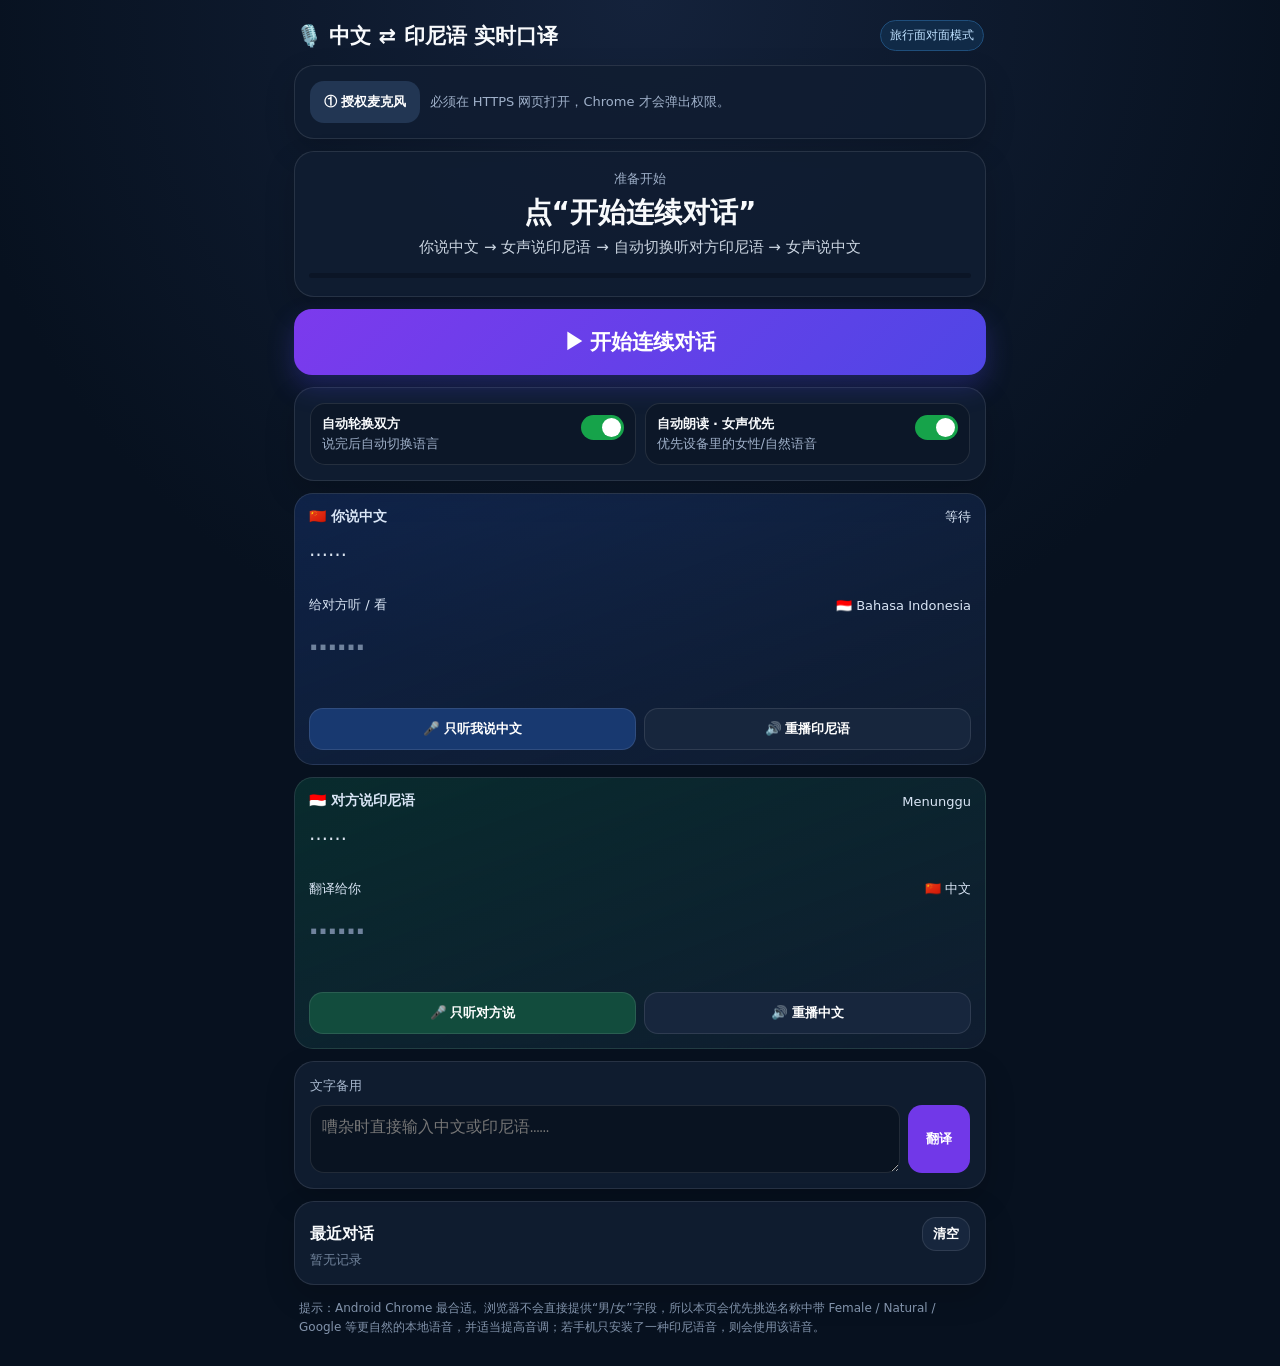
==== index.html @ f16b7b27 "Add mobile Chinese-Indonesian live interpreter" ====
<!DOCTYPE html>
<html lang="zh-CN">
<head>
<meta charset="utf-8">
<meta name="viewport" content="width=device-width,initial-scale=1,viewport-fit=cover">
<meta name="theme-color" content="#07111f">
<title>中印尼实时口译</title>
<style>
:root{--bg:#07111f;--card:#101d31;--card2:#15243b;--line:rgba(255,255,255,.10);--text:#f8fafc;--muted:#9fb0c9;--blue:#2f6df6;--green:#10a36f;--red:#dc3545;--gold:#f7b731}
*{box-sizing:border-box}
body{margin:0;background:radial-gradient(circle at top,#14223b 0,#07111f 46%);color:var(--text);font-family:system-ui,-apple-system,BlinkMacSystemFont,"Segoe UI","PingFang SC","Microsoft YaHei",sans-serif;min-height:100vh}
.app{max-width:720px;margin:0 auto;padding:14px 14px calc(28px + env(safe-area-inset-bottom))}
header{display:flex;justify-content:space-between;align-items:center;gap:10px;margin:6px 2px 14px}
h1{font-size:21px;margin:0}.badge{font-size:12px;padding:6px 9px;border-radius:999px;background:#102a47;color:#bfe1ff;border:1px solid #1f4e7b}
.card{background:rgba(16,29,49,.94);border:1px solid var(--line);border-radius:20px;padding:15px;margin-bottom:12px;box-shadow:0 12px 30px rgba(0,0,0,.18)}
.state{text-align:center;padding:18px 14px}
.state .who{font-size:13px;color:var(--muted);margin-bottom:7px}
.state .main{font-size:28px;font-weight:900;line-height:1.25}
.state .sub{font-size:15px;color:#cbd5e1;margin-top:8px}
.meter{height:5px;background:#0b1526;border-radius:10px;overflow:hidden;margin-top:16px}.meter>i{display:block;height:100%;width:0;background:linear-gradient(90deg,#22c55e,#60a5fa);transition:width .12s}
.primary{width:100%;min-height:66px;border:0;border-radius:18px;color:white;font-size:21px;font-weight:900;background:linear-gradient(135deg,#7c3aed,#4f46e5);box-shadow:0 12px 26px rgba(79,70,229,.28)}
.primary.stop{background:linear-gradient(135deg,#be123c,#ef4444)}
.permission{display:flex;gap:10px;align-items:center}.permission button{border:0;border-radius:14px;background:#223653;color:#fff;padding:12px 14px;font-weight:800}.permission span{font-size:13px;color:var(--muted)}
.options{display:grid;grid-template-columns:1fr 1fr;gap:9px}.option{background:#0c1728;border:1px solid var(--line);border-radius:15px;padding:11px}.option b{display:block;font-size:13px}.option small{color:var(--muted)}
.switch{float:right;width:43px;height:25px;border-radius:20px;background:#334155;position:relative}.switch:after{content:"";position:absolute;width:19px;height:19px;border-radius:50%;top:3px;left:3px;background:#fff;transition:.2s}.switch.on{background:#16a34a}.switch.on:after{left:21px}
.dual{display:grid;gap:12px}.panel{border-radius:19px;padding:14px;border:1px solid var(--line)}.panel.zh{background:linear-gradient(160deg,rgba(47,109,246,.18),rgba(16,29,49,.96))}.panel.id{background:linear-gradient(160deg,rgba(16,163,111,.18),rgba(16,29,49,.96))}
.panel .title{display:flex;justify-content:space-between;align-items:center;color:#d9e5f5;font-size:13px}.lang{font-weight:900;font-size:14px}.live{min-height:50px;font-size:19px;line-height:1.45;color:#dbe4f0;margin:10px 0}.translation{min-height:75px;font-size:28px;line-height:1.38;font-weight:900;margin:8px 0 4px}.translation.placeholder{color:#70839d}
.actions{display:grid;grid-template-columns:1fr 1fr;gap:8px;margin-top:11px}.btn{border:1px solid var(--line);border-radius:14px;background:#17263d;color:white;padding:11px 8px;font-weight:800}.btn.blue{background:#183970}.btn.green{background:#124c3d}
.manual{display:grid;grid-template-columns:1fr auto;gap:8px;margin-top:10px}textarea{width:100%;min-height:68px;background:#091321;border:1px solid var(--line);border-radius:14px;color:white;padding:11px;font-size:16px;resize:vertical}.manual button{border:0;border-radius:14px;background:#7138e8;color:white;padding:0 18px;font-weight:900}
.history-item{padding:10px 0;border-top:1px solid var(--line)}.history-item:first-child{border-top:0}.history-item .src{font-size:13px;color:#aebcd0}.history-item .dst{font-size:17px;font-weight:800;margin-top:4px}.empty{color:#71839b;font-size:13px}
.footer-note{font-size:12px;color:#8293ab;line-height:1.55;padding:2px 5px}
.toast{position:fixed;left:50%;bottom:22px;transform:translateX(-50%);background:#0b1320;color:white;border:1px solid var(--line);border-radius:12px;padding:10px 14px;opacity:0;pointer-events:none;transition:.2s;z-index:10}.toast.show{opacity:1}
@media(max-width:430px){.state .main{font-size:25px}.translation{font-size:25px}.options{grid-template-columns:1fr}}
</style>
</head>
<body>
<div class="app">
<header><h1>🎙️ 中文 ⇄ 印尼语 实时口译</h1><span class="badge">旅行面对面模式</span></header>

<div class="card permission">
  <button id="permissionBtn">① 授权麦克风</button>
  <span id="permissionText">必须在 HTTPS 网页打开，Chrome 才会弹出权限。</span>
</div>

<div class="card state">
  <div class="who" id="who">准备开始</div>
  <div class="main" id="stateMain">点“开始连续对话”</div>
  <div class="sub" id="stateSub">你说中文 → 女声说印尼语 → 自动切换听对方印尼语 → 女声说中文</div>
  <div class="meter"><i id="meterBar"></i></div>
</div>

<button id="startBtn" class="primary">▶ 开始连续对话</button>

<div class="card" style="margin-top:12px">
  <div class="options">
    <div class="option" id="autoOption"><span class="switch on" id="autoSwitch"></span><b>自动轮换双方</b><small>说完后自动切换语言</small></div>
    <div class="option" id="voiceOption"><span class="switch on" id="voiceSwitch"></span><b>自动朗读 · 女声优先</b><small>优先设备里的女性/自然语音</small></div>
  </div>
</div>

<div class="dual">
  <div class="panel zh">
    <div class="title"><span class="lang">🇨🇳 你说中文</span><span id="zhStatus">等待</span></div>
    <div class="live" id="zhLive">……</div>
    <div class="title"><span>给对方听 / 看</span><span>🇮🇩 Bahasa Indonesia</span></div>
    <div class="translation placeholder" id="idOut">……</div>
    <div class="actions">
      <button class="btn blue" id="zhListenBtn">🎤 只听我说中文</button>
      <button class="btn" id="idReplayBtn">🔊 重播印尼语</button>
    </div>
  </div>

  <div class="panel id">
    <div class="title"><span class="lang">🇮🇩 对方说印尼语</span><span id="idStatus">Menunggu</span></div>
    <div class="live" id="idLive">……</div>
    <div class="title"><span>翻译给你</span><span>🇨🇳 中文</span></div>
    <div class="translation placeholder" id="zhOut">……</div>
    <div class="actions">
      <button class="btn green" id="idListenBtn">🎤 只听对方说</button>
      <button class="btn" id="zhReplayBtn">🔊 重播中文</button>
    </div>
  </div>
</div>

<div class="card" style="margin-top:12px">
  <div style="font-size:13px;color:#a9b9cf">文字备用</div>
  <div class="manual">
    <textarea id="manual" placeholder="嘈杂时直接输入中文或印尼语……"></textarea>
    <button id="manualBtn">翻译</button>
  </div>
</div>

<div class="card">
  <div style="display:flex;justify-content:space-between;align-items:center"><b>最近对话</b><button class="btn" id="clearBtn" style="padding:7px 10px">清空</button></div>
  <div id="history"><div class="empty">暂无记录</div></div>
</div>

<div class="footer-note">
  提示：Android Chrome 最合适。浏览器不会直接提供“男/女”字段，所以本页会优先挑选名称中带 Female / Natural / Google 等更自然的本地语音，并适当提高音调；若手机只安装了一种印尼语音，则会使用该语音。
</div>
</div>
<div class="toast" id="toast"></div>

<script>
(()=>{
const SR=window.SpeechRecognition||window.webkitSpeechRecognition;
const synth=window.speechSynthesis;
const $=id=>document.getElementById(id);
let rec=null, listening=false, activeLang=null, conversation=false, autoSwitch=true, autoVoice=true;
let restartWanted=false, speaking=false, lastId='', lastZh='', history=[];
let meterTimer=null, fakeLevel=0, manualDir='zh-id';

function toast(t){$('toast').textContent=t;$('toast').classList.add('show');setTimeout(()=>$('toast').classList.remove('show'),1700)}
function state(main,sub,who){$('stateMain').textContent=main;if(sub)$('stateSub').textContent=sub;if(who)$('who').textContent=who}
function setActive(lang){
 activeLang=lang;
 $('zhStatus').textContent=lang==='zh-CN'?'正在听':'等待';
 $('idStatus').textContent=lang==='id-ID'?'Sedang mendengar':'Menunggu';
 if(lang==='zh-CN') state('现在请你说中文','你说完一个短句后，我会立即用印尼语女声说出来','你的回合');
 if(lang==='id-ID') state('Sekarang silakan bicara Bahasa Indonesia','请让对方直接说印尼语','对方的回合');
}
function startMeter(){clearInterval(meterTimer);meterTimer=setInterval(()=>{fakeLevel=Math.max(8,Math.min(95,fakeLevel+(Math.random()-.45)*35));$('meterBar').style.width=fakeLevel+'%'},160)}
function stopMeter(){clearInterval(meterTimer);$('meterBar').style.width='0%'}

async function askMic(){
 if(!navigator.mediaDevices||!navigator.mediaDevices.getUserMedia){$('permissionText').textContent='当前页面不是安全网页或浏览器不支持麦克风。';toast('请用 Chrome 打开 HTTPS 地址');return false}
 try{
   const s=await navigator.mediaDevices.getUserMedia({audio:true});
   s.getTracks().forEach(t=>t.stop());
   $('permissionText').textContent='✅ 麦克风已授权，可以开始实时口译。';
   toast('麦克风已授权');
   return true;
 }catch(e){
   $('permissionText').textContent='❌ 麦克风被拒绝。请点地址栏左侧图标 → 权限 → 麦克风 → 允许。';
   return false;
 }
}

function chooseVoice(lang){
 const voices=synth?synth.getVoices():[];
 const base=lang==='id-ID'?'id':'zh';
 const matches=voices.filter(v=>(v.lang||'').toLowerCase().startsWith(base));
 const preferred=matches.find(v=>/female|woman|natural|wavenet|google|siti|dew/i.test(v.name));
 return preferred||matches[0]||null;
}
function speak(text,lang,next){
 if(!autoVoice||!synth||!text){next&&next();return}
 speaking=true;
 restartWanted=false;
 if(rec){try{rec.abort()}catch(e){}}
 synth.cancel();
 const u=new SpeechSynthesisUtterance(text);
 u.lang=lang;
 const v=chooseVoice(lang); if(v)u.voice=v;
 u.rate=lang==='id-ID'?1.00:.98;
 u.pitch=1.12;
 u.onend=()=>{speaking=false;setTimeout(()=>next&&next(),220)};
 u.onerror=()=>{speaking=false;setTimeout(()=>next&&next(),220)};
 synth.speak(u);
}

async function translate(text,from,to){
 const q=text.trim(); if(!q)return '';
 const sl=from==='zh-CN'?'zh-CN':'id';
 const tl=to==='zh-CN'?'zh-CN':'id';
 const google='https://translate.googleapis.com/translate_a/single?client=gtx&dt=t&sl='+encodeURIComponent(sl)+'&tl='+encodeURIComponent(tl)+'&q='+encodeURIComponent(q);
 try{
  const r=await fetch(google); if(!r.ok)throw 0; const j=await r.json();
  const out=(j[0]||[]).map(x=>x&&x[0]||'').join('').trim(); if(out)return out;
 }catch(e){}
 try{
  const mm='https://api.mymemory.translated.net/get?q='+encodeURIComponent(q)+'&langpair='+encodeURIComponent(sl+'|'+tl);
  const r=await fetch(mm); const j=await r.json(); return (j.responseData&&j.responseData.translatedText)||'';
 }catch(e){return ''}
}
function addHistory(src,dst,dir){
 history.unshift({src,dst,dir,time:new Date().toLocaleTimeString([],{hour:'2-digit',minute:'2-digit'})});
 history=history.slice(0,20);
 $('history').innerHTML=history.map(h=>'<div class="history-item"><div class="src">'+escapeHtml(h.src)+' · '+h.time+'</div><div class="dst">'+escapeHtml(h.dst)+'</div></div>').join('');
}
function escapeHtml(s){return String(s).replace(/[&<>"']/g,c=>({'&':'&amp;','<':'&lt;','>':'&gt;','"':'&quot;',"'":'&#39;'}[c]))}

function stopRec(){
 listening=false; restartWanted=false; stopMeter();
 if(rec){try{rec.abort()}catch(e){} rec=null}
 $('zhStatus').textContent='等待';$('idStatus').textContent='Menunggu';
}
function stopAll(){
 conversation=false; stopRec(); if(synth)synth.cancel();
 $('startBtn').classList.remove('stop');$('startBtn').textContent='▶ 开始连续对话';
 state('已停止','点“开始连续对话”重新开始','');
}

async function listen(lang){
 if(!SR){state('浏览器不支持实时语音识别','请用 Android Chrome 打开 HTTPS 地址','');return}
 if(speaking)return;
 stopRec(); setActive(lang); startMeter();
 rec=new SR(); rec.lang=lang; rec.continuous=true; rec.interimResults=true; rec.maxAlternatives=1;
 listening=true; restartWanted=true;
 let finalText='';
 rec.onresult=async e=>{
   let interim='',finalChunk='';
   for(let i=e.resultIndex;i<e.results.length;i++){
     const t=e.results[i][0].transcript;
     if(e.results[i].isFinal)finalChunk+=t; else interim+=t;
   }
   if(lang==='zh-CN'){
     if(interim)$('zhLive').textContent=(finalText+interim).trim();
     if(finalChunk){
       finalText=(finalText+' '+finalChunk).trim(); $('zhLive').textContent=finalText;
       const out=await translate(finalChunk,'zh-CN','id-ID');
       if(!out){toast('翻译失败，请检查网络');return}
       lastId=out;$('idOut').textContent=out;$('idOut').classList.remove('placeholder');addHistory(finalChunk,out,'zh-id');
       restartWanted=false;
       speak(out,'id-ID',()=>{ if(conversation&&autoSwitch)listen('id-ID'); else if(conversation)listen('zh-CN') });
     }
   }else{
     if(interim)$('idLive').textContent=(finalText+interim).trim();
     if(finalChunk){
       finalText=(finalText+' '+finalChunk).trim(); $('idLive').textContent=finalText;
       const out=await translate(finalChunk,'id-ID','zh-CN');
       if(!out){toast('翻译失败，请检查网络');return}
       lastZh=out;$('zhOut').textContent=out;$('zhOut').classList.remove('placeholder');addHistory(finalChunk,out,'id-zh');
       restartWanted=false;
       speak(out,'zh-CN',()=>{ if(conversation&&autoSwitch)listen('zh-CN'); else if(conversation)listen('id-ID') });
     }
   }
 };
 rec.onerror=e=>{
   if(e.error==='not-allowed'){stopAll();$('permissionText').textContent='❌ 麦克风权限被拒绝，请在浏览器权限中改为允许。';return}
   if(e.error==='no-speech')return;
   toast('语音识别：'+e.error);
 };
 rec.onend=()=>{stopMeter();if(conversation&&restartWanted&&!speaking){setTimeout(()=>listen(lang),280)}};
 try{rec.start()}catch(e){toast('麦克风启动失败')}
}

$('permissionBtn').onclick=askMic;
$('startBtn').onclick=async()=>{
 if(conversation){stopAll();return}
 const ok=await askMic();if(!ok)return;
 conversation=true;$('startBtn').classList.add('stop');$('startBtn').textContent='■ 停止连续对话';
 listen('zh-CN');
};
$('zhListenBtn').onclick=async()=>{const ok=await askMic();if(!ok)return;conversation=false;listen('zh-CN')};
$('idListenBtn').onclick=async()=>{const ok=await askMic();if(!ok)return;conversation=false;listen('id-ID')};
$('idReplayBtn').onclick=()=>speak(lastId,'id-ID');
$('zhReplayBtn').onclick=()=>speak(lastZh,'zh-CN');
$('autoOption').onclick=()=>{autoSwitch=!autoSwitch;$('autoSwitch').classList.toggle('on',autoSwitch);toast(autoSwitch?'自动轮换已开启':'自动轮换已关闭')};
$('voiceOption').onclick=()=>{autoVoice=!autoVoice;$('voiceSwitch').classList.toggle('on',autoVoice);if(!autoVoice&&synth)synth.cancel();toast(autoVoice?'女声朗读已开启':'自动朗读已关闭')};
$('manualBtn').onclick=async()=>{
 const text=$('manual').value.trim();if(!text)return;
 const chinese=/[\u3400-\u9fff]/.test(text); const out=await translate(text,chinese?'zh-CN':'id-ID',chinese?'id-ID':'zh-CN');
 if(chinese){$('zhLive').textContent=text;lastId=out;$('idOut').textContent=out;$('idOut').classList.remove('placeholder');addHistory(text,out,'zh-id');speak(out,'id-ID')}
 else{$('idLive').textContent=text;lastZh=out;$('zhOut').textContent=out;$('zhOut').classList.remove('placeholder');addHistory(text,out,'id-zh');speak(out,'zh-CN')}
};
$('clearBtn').onclick=()=>{history=[];$('history').innerHTML='<div class="empty">暂无记录</div>';$('zhLive').textContent='……';$('idLive').textContent='……';$('idOut').textContent='……';$('zhOut').textContent='……';$('idOut').classList.add('placeholder');$('zhOut').classList.add('placeholder')};
if(synth){synth.getVoices();speechSynthesis.onvoiceschanged=()=>synth.getVoices()}
})();
</script>
</body>
</html>
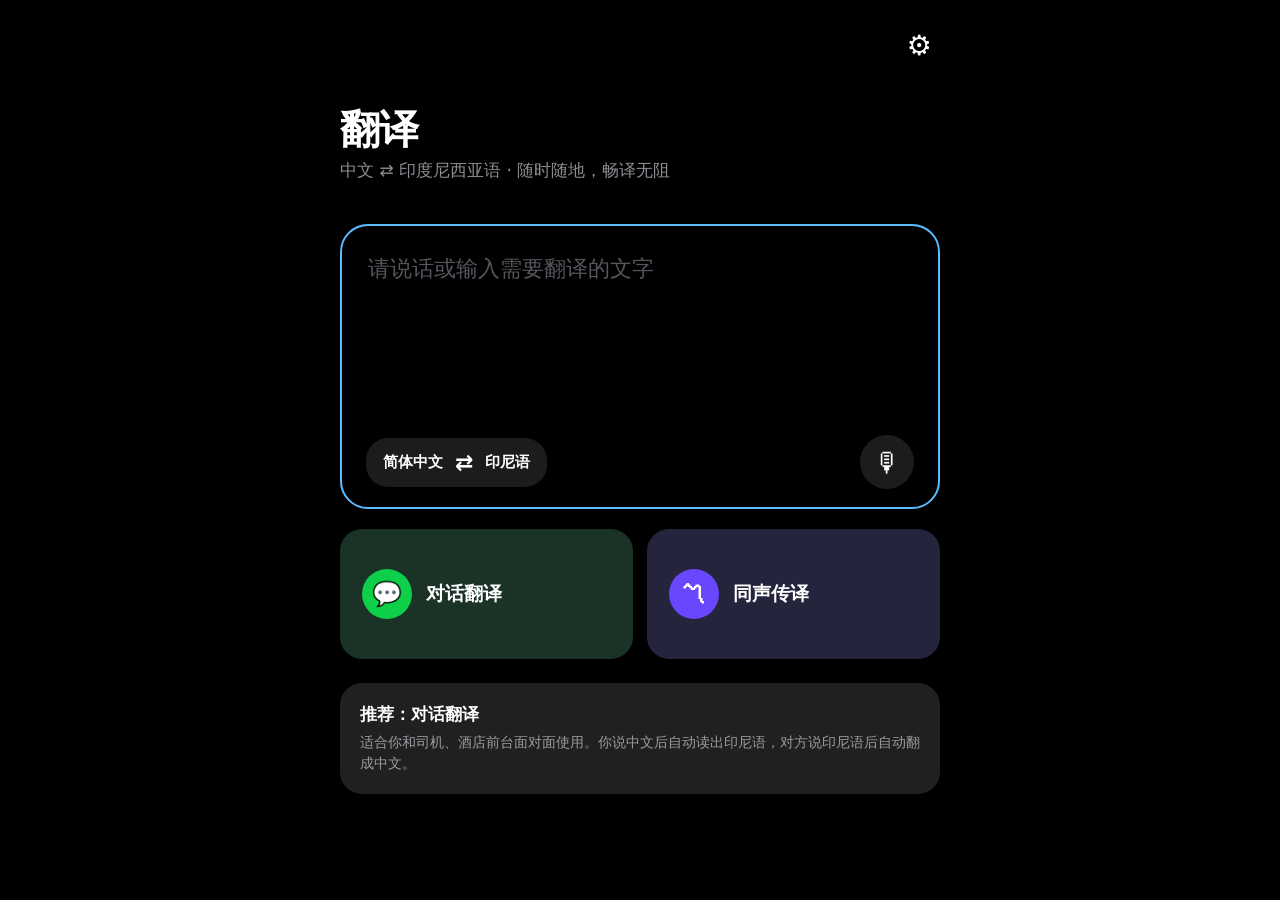
==== commit d39c2705: "Simplify translator UI and improve live voice modes" ====
--- a/index.html
+++ b/index.html
@@ -1,104 +1,126 @@
-<!DOCTYPE html>
+<!doctype html>
 <html lang="zh-CN">
 <head>
 <meta charset="utf-8">
 <meta name="viewport" content="width=device-width,initial-scale=1,viewport-fit=cover">
-<meta name="theme-color" content="#07111f">
-<title>中印尼实时口译</title>
+<meta name="theme-color" content="#000000">
+<title>中印尼翻译</title>
 <style>
-:root{--bg:#07111f;--card:#101d31;--card2:#15243b;--line:rgba(255,255,255,.10);--text:#f8fafc;--muted:#9fb0c9;--blue:#2f6df6;--green:#10a36f;--red:#dc3545;--gold:#f7b731}
+:root{--bg:#000;--card:#202020;--card2:#151515;--text:#fff;--muted:#8f8f96;--line:#2f2f33;--blue:#0a84ff;--green:#18c54f;--purple:#6d46ff}
 *{box-sizing:border-box}
-body{margin:0;background:radial-gradient(circle at top,#14223b 0,#07111f 46%);color:var(--text);font-family:system-ui,-apple-system,BlinkMacSystemFont,"Segoe UI","PingFang SC","Microsoft YaHei",sans-serif;min-height:100vh}
-.app{max-width:720px;margin:0 auto;padding:14px 14px calc(28px + env(safe-area-inset-bottom))}
-header{display:flex;justify-content:space-between;align-items:center;gap:10px;margin:6px 2px 14px}
-h1{font-size:21px;margin:0}.badge{font-size:12px;padding:6px 9px;border-radius:999px;background:#102a47;color:#bfe1ff;border:1px solid #1f4e7b}
-.card{background:rgba(16,29,49,.94);border:1px solid var(--line);border-radius:20px;padding:15px;margin-bottom:12px;box-shadow:0 12px 30px rgba(0,0,0,.18)}
-.state{text-align:center;padding:18px 14px}
-.state .who{font-size:13px;color:var(--muted);margin-bottom:7px}
-.state .main{font-size:28px;font-weight:900;line-height:1.25}
-.state .sub{font-size:15px;color:#cbd5e1;margin-top:8px}
-.meter{height:5px;background:#0b1526;border-radius:10px;overflow:hidden;margin-top:16px}.meter>i{display:block;height:100%;width:0;background:linear-gradient(90deg,#22c55e,#60a5fa);transition:width .12s}
-.primary{width:100%;min-height:66px;border:0;border-radius:18px;color:white;font-size:21px;font-weight:900;background:linear-gradient(135deg,#7c3aed,#4f46e5);box-shadow:0 12px 26px rgba(79,70,229,.28)}
-.primary.stop{background:linear-gradient(135deg,#be123c,#ef4444)}
-.permission{display:flex;gap:10px;align-items:center}.permission button{border:0;border-radius:14px;background:#223653;color:#fff;padding:12px 14px;font-weight:800}.permission span{font-size:13px;color:var(--muted)}
-.options{display:grid;grid-template-columns:1fr 1fr;gap:9px}.option{background:#0c1728;border:1px solid var(--line);border-radius:15px;padding:11px}.option b{display:block;font-size:13px}.option small{color:var(--muted)}
-.switch{float:right;width:43px;height:25px;border-radius:20px;background:#334155;position:relative}.switch:after{content:"";position:absolute;width:19px;height:19px;border-radius:50%;top:3px;left:3px;background:#fff;transition:.2s}.switch.on{background:#16a34a}.switch.on:after{left:21px}
-.dual{display:grid;gap:12px}.panel{border-radius:19px;padding:14px;border:1px solid var(--line)}.panel.zh{background:linear-gradient(160deg,rgba(47,109,246,.18),rgba(16,29,49,.96))}.panel.id{background:linear-gradient(160deg,rgba(16,163,111,.18),rgba(16,29,49,.96))}
-.panel .title{display:flex;justify-content:space-between;align-items:center;color:#d9e5f5;font-size:13px}.lang{font-weight:900;font-size:14px}.live{min-height:50px;font-size:19px;line-height:1.45;color:#dbe4f0;margin:10px 0}.translation{min-height:75px;font-size:28px;line-height:1.38;font-weight:900;margin:8px 0 4px}.translation.placeholder{color:#70839d}
-.actions{display:grid;grid-template-columns:1fr 1fr;gap:8px;margin-top:11px}.btn{border:1px solid var(--line);border-radius:14px;background:#17263d;color:white;padding:11px 8px;font-weight:800}.btn.blue{background:#183970}.btn.green{background:#124c3d}
-.manual{display:grid;grid-template-columns:1fr auto;gap:8px;margin-top:10px}textarea{width:100%;min-height:68px;background:#091321;border:1px solid var(--line);border-radius:14px;color:white;padding:11px;font-size:16px;resize:vertical}.manual button{border:0;border-radius:14px;background:#7138e8;color:white;padding:0 18px;font-weight:900}
-.history-item{padding:10px 0;border-top:1px solid var(--line)}.history-item:first-child{border-top:0}.history-item .src{font-size:13px;color:#aebcd0}.history-item .dst{font-size:17px;font-weight:800;margin-top:4px}.empty{color:#71839b;font-size:13px}
-.footer-note{font-size:12px;color:#8293ab;line-height:1.55;padding:2px 5px}
-.toast{position:fixed;left:50%;bottom:22px;transform:translateX(-50%);background:#0b1320;color:white;border:1px solid var(--line);border-radius:12px;padding:10px 14px;opacity:0;pointer-events:none;transition:.2s;z-index:10}.toast.show{opacity:1}
-@media(max-width:430px){.state .main{font-size:25px}.translation{font-size:25px}.options{grid-template-columns:1fr}}
+body{margin:0;background:var(--bg);color:var(--text);font-family:system-ui,-apple-system,BlinkMacSystemFont,"Segoe UI","PingFang SC","Microsoft YaHei",sans-serif;min-height:100vh}
+button,textarea{font:inherit}
+.screen{max-width:640px;margin:auto;min-height:100vh;padding:24px 20px calc(30px + env(safe-area-inset-bottom))}
+.hidden{display:none!important}
+.top{display:flex;align-items:center;justify-content:space-between;margin:10px 0 24px}
+.back,.icon-btn{width:42px;height:42px;border:0;background:transparent;color:white;font-size:28px;padding:0}
+.title{font-size:40px;font-weight:800;letter-spacing:-1px;margin:36px 0 2px}
+.subtitle{color:#8c8c93;font-size:17px;margin-bottom:42px}
+.inputbox{height:285px;border:2px solid #5cbcff;border-radius:28px;padding:24px 24px 18px;display:flex;flex-direction:column;justify-content:space-between}
+textarea{width:100%;height:180px;background:transparent;border:0;outline:0;resize:none;color:white;font-size:22px;line-height:1.5}
+textarea::placeholder{color:#55565d}
+.langrow{display:flex;align-items:center;justify-content:space-between;gap:10px}
+.langpill{display:flex;align-items:center;gap:12px;background:#1c1c1e;border-radius:22px;padding:12px 17px;font-size:15px;font-weight:700}
+.swap{font-size:22px}
+.mic{width:54px;height:54px;border-radius:50%;border:0;background:#1c1c1e;color:#fff;font-size:27px}
+.grid{display:grid;grid-template-columns:1fr 1fr;gap:14px;margin-top:20px}
+.feature{min-height:130px;border:0;border-radius:22px;color:white;text-align:left;padding:22px;display:flex;align-items:center;gap:14px;font-size:19px;font-weight:800}
+.feature.green{background:#1b3227}.feature.purple{background:#24243d}
+.bubble{width:50px;height:50px;border-radius:50%;display:flex;align-items:center;justify-content:center;font-size:24px;flex:none}.green .bubble{background:#0ecf49}.purple .bubble{background:#6947ff}
+.quick{margin-top:24px;background:#202020;border-radius:22px;padding:20px}
+.quick h3{margin:0 0 6px;font-size:17px}.quick p{margin:0;color:#9a9aa0;line-height:1.5;font-size:14px}
+.translated-home{margin-top:16px;padding:18px 20px;background:#151515;border-radius:18px;display:none}.translated-home .small{color:#8f8f96;font-size:13px}.translated-home .big{font-size:23px;font-weight:700;line-height:1.45;margin-top:8px}
+.mode-title{font-size:22px;font-weight:800}
+.mode-head{display:flex;align-items:center;justify-content:space-between;margin-bottom:18px}
+.mode-lang{color:#9a9aa0;font-size:14px}
+.turn{border-radius:26px;padding:22px;min-height:240px;display:flex;flex-direction:column;justify-content:space-between;margin-bottom:14px}
+.turn.cn{background:linear-gradient(155deg,#10284a,#0d1625)}.turn.id{background:linear-gradient(155deg,#12372c,#0c1e18)}
+.turn .cap{color:#b6bcc8;font-size:14px}.turn .source{font-size:18px;line-height:1.45;color:#d9dee7;min-height:56px;margin:12px 0}.turn .out{font-size:28px;font-weight:800;line-height:1.38;min-height:78px}
+.turn-actions{display:flex;gap:10px}.round{border:0;border-radius:18px;padding:13px 16px;color:#fff;background:#26344a;font-weight:800;flex:1}.round.green{background:#18583f}
+.cont{width:100%;border:0;border-radius:20px;padding:18px;color:#fff;background:linear-gradient(90deg,#7b36e8,#5b49f5);font-size:18px;font-weight:800;margin:6px 0 18px}
+.cont.stop{background:linear-gradient(90deg,#c72549,#ff3849)}
+.status{background:#121212;border:1px solid #242424;border-radius:18px;padding:17px;text-align:center;margin-bottom:14px}.status .big{font-size:22px;font-weight:800}.status .small{color:#96969d;font-size:13px;margin-top:6px}
+.sim-card{background:#151515;border-radius:26px;padding:24px;text-align:center;margin-top:30px}
+.sim-card .ring{width:150px;height:150px;border-radius:50%;margin:22px auto;display:flex;align-items:center;justify-content:center;background:radial-gradient(circle,#6539f4 0,#6539f4 42%,#322262 43%,#191522 70%);font-size:52px}
+.sim-card .live{min-height:110px;font-size:20px;line-height:1.55;color:#e9e9ed;text-align:left}.sim-card .translation{font-size:27px;font-weight:800;line-height:1.45;text-align:left;margin-top:16px}
+.tip{color:#7f7f86;font-size:12px;line-height:1.5;margin:16px 4px}
+.toast{position:fixed;left:50%;bottom:26px;transform:translateX(-50%);background:#27272a;color:#fff;padding:10px 16px;border-radius:12px;opacity:0;pointer-events:none;transition:.2s;z-index:30}.toast.show{opacity:1}
+@media(max-width:420px){.screen{padding-left:14px;padding-right:14px}.title{font-size:36px}.inputbox{height:255px}.grid{gap:10px}.feature{padding:16px;font-size:17px}}
 </style>
 </head>
 <body>
-<div class="app">
-<header><h1>🎙️ 中文 ⇄ 印尼语 实时口译</h1><span class="badge">旅行面对面模式</span></header>
-
-<div class="card permission">
-  <button id="permissionBtn">① 授权麦克风</button>
-  <span id="permissionText">必须在 HTTPS 网页打开，Chrome 才会弹出权限。</span>
-</div>
-
-<div class="card state">
-  <div class="who" id="who">准备开始</div>
-  <div class="main" id="stateMain">点“开始连续对话”</div>
-  <div class="sub" id="stateSub">你说中文 → 女声说印尼语 → 自动切换听对方印尼语 → 女声说中文</div>
-  <div class="meter"><i id="meterBar"></i></div>
-</div>
-
-<button id="startBtn" class="primary">▶ 开始连续对话</button>
-
-<div class="card" style="margin-top:12px">
-  <div class="options">
-    <div class="option" id="autoOption"><span class="switch on" id="autoSwitch"></span><b>自动轮换双方</b><small>说完后自动切换语言</small></div>
-    <div class="option" id="voiceOption"><span class="switch on" id="voiceSwitch"></span><b>自动朗读 · 女声优先</b><small>优先设备里的女性/自然语音</small></div>
-  </div>
-</div>
-
-<div class="dual">
-  <div class="panel zh">
-    <div class="title"><span class="lang">🇨🇳 你说中文</span><span id="zhStatus">等待</span></div>
-    <div class="live" id="zhLive">……</div>
-    <div class="title"><span>给对方听 / 看</span><span>🇮🇩 Bahasa Indonesia</span></div>
-    <div class="translation placeholder" id="idOut">……</div>
-    <div class="actions">
-      <button class="btn blue" id="zhListenBtn">🎤 只听我说中文</button>
-      <button class="btn" id="idReplayBtn">🔊 重播印尼语</button>
+
+<section id="home" class="screen">
+  <div style="display:flex;justify-content:flex-end"><button class="icon-btn" id="settingsBtn">⚙</button></div>
+  <div class="title">翻译</div>
+  <div class="subtitle">中文 ⇄ 印度尼西亚语 · 随时随地，畅译无阻</div>
+
+  <div class="inputbox">
+    <textarea id="homeInput" placeholder="请说话或输入需要翻译的文字"></textarea>
+    <div class="langrow">
+      <div class="langpill"><span id="homeFrom">简体中文</span><span class="swap">⇄</span><span id="homeTo">印尼语</span></div>
+      <button class="mic" id="homeMic">🎙</button>
     </div>
   </div>
 
-  <div class="panel id">
-    <div class="title"><span class="lang">🇮🇩 对方说印尼语</span><span id="idStatus">Menunggu</span></div>
-    <div class="live" id="idLive">……</div>
-    <div class="title"><span>翻译给你</span><span>🇨🇳 中文</span></div>
-    <div class="translation placeholder" id="zhOut">……</div>
-    <div class="actions">
-      <button class="btn green" id="idListenBtn">🎤 只听对方说</button>
-      <button class="btn" id="zhReplayBtn">🔊 重播中文</button>
-    </div>
-  </div>
-</div>
-
-<div class="card" style="margin-top:12px">
-  <div style="font-size:13px;color:#a9b9cf">文字备用</div>
-  <div class="manual">
-    <textarea id="manual" placeholder="嘈杂时直接输入中文或印尼语……"></textarea>
-    <button id="manualBtn">翻译</button>
-  </div>
-</div>
-
-<div class="card">
-  <div style="display:flex;justify-content:space-between;align-items:center"><b>最近对话</b><button class="btn" id="clearBtn" style="padding:7px 10px">清空</button></div>
-  <div id="history"><div class="empty">暂无记录</div></div>
-</div>
-
-<div class="footer-note">
-  提示：Android Chrome 最合适。浏览器不会直接提供“男/女”字段，所以本页会优先挑选名称中带 Female / Natural / Google 等更自然的本地语音，并适当提高音调；若手机只安装了一种印尼语音，则会使用该语音。
-</div>
-</div>
+  <div id="homeResult" class="translated-home">
+    <div class="small">翻译结果</div>
+    <div class="big" id="homeOut"></div>
+  </div>
+
+  <div class="grid">
+    <button class="feature green" id="dialogueBtn"><span class="bubble">💬</span><span>对话翻译</span></button>
+    <button class="feature purple" id="simBtn"><span class="bubble">〽</span><span>同声传译</span></button>
+  </div>
+
+  <div class="quick">
+    <h3>推荐：对话翻译</h3>
+    <p>适合你和司机、酒店前台面对面使用。你说中文后自动读出印尼语，对方说印尼语后自动翻成中文。</p>
+  </div>
+</section>
+
+<section id="dialogue" class="screen hidden">
+  <div class="mode-head">
+    <button class="back" data-back>‹</button>
+    <div><div class="mode-title">对话翻译</div><div class="mode-lang">简体中文 ⇄ Bahasa Indonesia</div></div>
+    <div style="width:42px"></div>
+  </div>
+
+  <div class="status"><div class="big" id="dialogStatus">点一方开始说话</div><div class="small">翻译后自动用女性声音朗读</div></div>
+
+  <div class="turn cn">
+    <div><div class="cap">🇨🇳 你说中文</div><div class="source" id="cnSrc">……</div></div>
+    <div><div class="cap">给对方听</div><div class="out" id="idDst">……</div></div>
+    <div class="turn-actions"><button class="round" id="cnTalk">🎙 我说中文</button><button class="round" id="idReplay">🔊 重播印尼语</button></div>
+  </div>
+
+  <div class="turn id">
+    <div><div class="cap">🇮🇩 对方说印尼语</div><div class="source" id="idSrc">……</div></div>
+    <div><div class="cap">翻译给你</div><div class="out" id="zhDst">……</div></div>
+    <div class="turn-actions"><button class="round green" id="idTalk">🎙 对方说印尼语</button><button class="round" id="zhReplay">🔊 重播中文</button></div>
+  </div>
+
+  <button class="cont" id="continuous">▶ 开始自动轮流对话</button>
+  <div class="tip">自动模式：先听你说中文 → 立刻说印尼语 → 自动切换听对方说印尼语 → 翻成中文 → 再切回你。</div>
+</section>
+
+<section id="simultaneous" class="screen hidden">
+  <div class="mode-head">
+    <button class="back" data-back>‹</button>
+    <div><div class="mode-title">同声传译</div><div class="mode-lang">中文 → 印尼语 · 边说边显示</div></div>
+    <div style="width:42px"></div>
+  </div>
+
+  <div class="sim-card">
+    <div class="cap" style="color:#9b9ba3">连续监听中文</div>
+    <div class="ring" id="simStart">🎙</div>
+    <div id="simState" style="font-weight:800;font-size:20px;margin-bottom:16px">点麦克风开始</div>
+    <div class="live" id="simSrc">……</div>
+    <div class="translation" id="simOut">……</div>
+  </div>
+  <div class="tip">这一模式更接近“边说边翻”：识别中的中文会立即显示，并以短句为单位尽快生成印尼语。为避免手机把自己朗读的声音再次识别，语音播报期间会短暂停麦。</div>
+</section>
+
 <div class="toast" id="toast"></div>
 
 <script>
@@ -106,156 +128,92 @@
 const SR=window.SpeechRecognition||window.webkitSpeechRecognition;
 const synth=window.speechSynthesis;
 const $=id=>document.getElementById(id);
-let rec=null, listening=false, activeLang=null, conversation=false, autoSwitch=true, autoVoice=true;
-let restartWanted=false, speaking=false, lastId='', lastZh='', history=[];
-let meterTimer=null, fakeLevel=0, manualDir='zh-id';
-
-function toast(t){$('toast').textContent=t;$('toast').classList.add('show');setTimeout(()=>$('toast').classList.remove('show'),1700)}
-function state(main,sub,who){$('stateMain').textContent=main;if(sub)$('stateSub').textContent=sub;if(who)$('who').textContent=who}
-function setActive(lang){
- activeLang=lang;
- $('zhStatus').textContent=lang==='zh-CN'?'正在听':'等待';
- $('idStatus').textContent=lang==='id-ID'?'Sedang mendengar':'Menunggu';
- if(lang==='zh-CN') state('现在请你说中文','你说完一个短句后，我会立即用印尼语女声说出来','你的回合');
- if(lang==='id-ID') state('Sekarang silakan bicara Bahasa Indonesia','请让对方直接说印尼语','对方的回合');
-}
-function startMeter(){clearInterval(meterTimer);meterTimer=setInterval(()=>{fakeLevel=Math.max(8,Math.min(95,fakeLevel+(Math.random()-.45)*35));$('meterBar').style.width=fakeLevel+'%'},160)}
-function stopMeter(){clearInterval(meterTimer);$('meterBar').style.width='0%'}
-
-async function askMic(){
- if(!navigator.mediaDevices||!navigator.mediaDevices.getUserMedia){$('permissionText').textContent='当前页面不是安全网页或浏览器不支持麦克风。';toast('请用 Chrome 打开 HTTPS 地址');return false}
+let rec=null, active=false, continuous=false, simActive=false, phase='zh-CN', speaking=false;
+let lastId='', lastZh='', homeDir='zh-id', simFinal='';
+function toast(t){$('toast').textContent=t;$('toast').classList.add('show');setTimeout(()=>$('toast').classList.remove('show'),1600)}
+function show(id){['home','dialogue','simultaneous'].forEach(x=>$(x).classList.toggle('hidden',x!==id));stopAll(false)}
+document.querySelectorAll('[data-back]').forEach(b=>b.onclick=()=>show('home'));
+$('dialogueBtn').onclick=()=>show('dialogue');$('simBtn').onclick=()=>show('simultaneous');
+function stopRec(){active=false;if(rec){try{rec.abort()}catch(e){}rec=null}}
+function stopAll(reset=true){continuous=false;simActive=false;stopRec();if(synth)synth.cancel();speaking=false;if(reset){$('continuous').classList.remove('stop');$('continuous').textContent='▶ 开始自动轮流对话';$('simState').textContent='点麦克风开始'}}
+async function micPermission(){
+ if(!navigator.mediaDevices?.getUserMedia){toast('请用 Chrome 打开 HTTPS 网页');return false}
+ try{const s=await navigator.mediaDevices.getUserMedia({audio:true});s.getTracks().forEach(t=>t.stop());return true}
+ catch(e){toast('请允许浏览器使用麦克风');return false}
+}
+function getVoice(lang){
+ if(!synth)return null;const vs=synth.getVoices();const code=lang==='id-ID'?'id':'zh';
+ const m=vs.filter(v=>(v.lang||'').toLowerCase().startsWith(code));
+ return m.find(v=>/female|woman|natural|google|siti|dew|wavenet/i.test(v.name))||m[0]||null
+}
+function speak(text,lang,done){
+ if(!text){done&&done();return}
+ speaking=true;stopRec();if(!synth){speaking=false;done&&done();return}
+ synth.cancel();const u=new SpeechSynthesisUtterance(text);u.lang=lang;u.rate=1.0;u.pitch=1.13;const v=getVoice(lang);if(v)u.voice=v;
+ u.onend=()=>{speaking=false;setTimeout(()=>done&&done(),180)};u.onerror=()=>{speaking=false;done&&done()};synth.speak(u)
+}
+async function tr(text,from,to){
+ const sl=from==='zh-CN'?'zh-CN':'id',tl=to==='zh-CN'?'zh-CN':'id';
  try{
-   const s=await navigator.mediaDevices.getUserMedia({audio:true});
-   s.getTracks().forEach(t=>t.stop());
-   $('permissionText').textContent='✅ 麦克风已授权，可以开始实时口译。';
-   toast('麦克风已授权');
-   return true;
- }catch(e){
-   $('permissionText').textContent='❌ 麦克风被拒绝。请点地址栏左侧图标 → 权限 → 麦克风 → 允许。';
-   return false;
- }
-}
-
-function chooseVoice(lang){
- const voices=synth?synth.getVoices():[];
- const base=lang==='id-ID'?'id':'zh';
- const matches=voices.filter(v=>(v.lang||'').toLowerCase().startsWith(base));
- const preferred=matches.find(v=>/female|woman|natural|wavenet|google|siti|dew/i.test(v.name));
- return preferred||matches[0]||null;
-}
-function speak(text,lang,next){
- if(!autoVoice||!synth||!text){next&&next();return}
- speaking=true;
- restartWanted=false;
- if(rec){try{rec.abort()}catch(e){}}
- synth.cancel();
- const u=new SpeechSynthesisUtterance(text);
- u.lang=lang;
- const v=chooseVoice(lang); if(v)u.voice=v;
- u.rate=lang==='id-ID'?1.00:.98;
- u.pitch=1.12;
- u.onend=()=>{speaking=false;setTimeout(()=>next&&next(),220)};
- u.onerror=()=>{speaking=false;setTimeout(()=>next&&next(),220)};
- synth.speak(u);
-}
-
-async function translate(text,from,to){
- const q=text.trim(); if(!q)return '';
- const sl=from==='zh-CN'?'zh-CN':'id';
- const tl=to==='zh-CN'?'zh-CN':'id';
- const google='https://translate.googleapis.com/translate_a/single?client=gtx&dt=t&sl='+encodeURIComponent(sl)+'&tl='+encodeURIComponent(tl)+'&q='+encodeURIComponent(q);
- try{
-  const r=await fetch(google); if(!r.ok)throw 0; const j=await r.json();
-  const out=(j[0]||[]).map(x=>x&&x[0]||'').join('').trim(); if(out)return out;
- }catch(e){}
- try{
-  const mm='https://api.mymemory.translated.net/get?q='+encodeURIComponent(q)+'&langpair='+encodeURIComponent(sl+'|'+tl);
-  const r=await fetch(mm); const j=await r.json(); return (j.responseData&&j.responseData.translatedText)||'';
- }catch(e){return ''}
-}
-function addHistory(src,dst,dir){
- history.unshift({src,dst,dir,time:new Date().toLocaleTimeString([],{hour:'2-digit',minute:'2-digit'})});
- history=history.slice(0,20);
- $('history').innerHTML=history.map(h=>'<div class="history-item"><div class="src">'+escapeHtml(h.src)+' · '+h.time+'</div><div class="dst">'+escapeHtml(h.dst)+'</div></div>').join('');
-}
-function escapeHtml(s){return String(s).replace(/[&<>"']/g,c=>({'&':'&amp;','<':'&lt;','>':'&gt;','"':'&quot;',"'":'&#39;'}[c]))}
-
-function stopRec(){
- listening=false; restartWanted=false; stopMeter();
- if(rec){try{rec.abort()}catch(e){} rec=null}
- $('zhStatus').textContent='等待';$('idStatus').textContent='Menunggu';
-}
-function stopAll(){
- conversation=false; stopRec(); if(synth)synth.cancel();
- $('startBtn').classList.remove('stop');$('startBtn').textContent='▶ 开始连续对话';
- state('已停止','点“开始连续对话”重新开始','');
-}
-
-async function listen(lang){
- if(!SR){state('浏览器不支持实时语音识别','请用 Android Chrome 打开 HTTPS 地址','');return}
- if(speaking)return;
- stopRec(); setActive(lang); startMeter();
- rec=new SR(); rec.lang=lang; rec.continuous=true; rec.interimResults=true; rec.maxAlternatives=1;
- listening=true; restartWanted=true;
- let finalText='';
- rec.onresult=async e=>{
-   let interim='',finalChunk='';
-   for(let i=e.resultIndex;i<e.results.length;i++){
-     const t=e.results[i][0].transcript;
-     if(e.results[i].isFinal)finalChunk+=t; else interim+=t;
-   }
-   if(lang==='zh-CN'){
-     if(interim)$('zhLive').textContent=(finalText+interim).trim();
-     if(finalChunk){
-       finalText=(finalText+' '+finalChunk).trim(); $('zhLive').textContent=finalText;
-       const out=await translate(finalChunk,'zh-CN','id-ID');
-       if(!out){toast('翻译失败，请检查网络');return}
-       lastId=out;$('idOut').textContent=out;$('idOut').classList.remove('placeholder');addHistory(finalChunk,out,'zh-id');
-       restartWanted=false;
-       speak(out,'id-ID',()=>{ if(conversation&&autoSwitch)listen('id-ID'); else if(conversation)listen('zh-CN') });
-     }
-   }else{
-     if(interim)$('idLive').textContent=(finalText+interim).trim();
-     if(finalChunk){
-       finalText=(finalText+' '+finalChunk).trim(); $('idLive').textContent=finalText;
-       const out=await translate(finalChunk,'id-ID','zh-CN');
-       if(!out){toast('翻译失败，请检查网络');return}
-       lastZh=out;$('zhOut').textContent=out;$('zhOut').classList.remove('placeholder');addHistory(finalChunk,out,'id-zh');
-       restartWanted=false;
-       speak(out,'zh-CN',()=>{ if(conversation&&autoSwitch)listen('zh-CN'); else if(conversation)listen('id-ID') });
-     }
-   }
+  const u='https://translate.googleapis.com/translate_a/single?client=gtx&dt=t&sl='+encodeURIComponent(sl)+'&tl='+encodeURIComponent(tl)+'&q='+encodeURIComponent(text);
+  const r=await fetch(u);const j=await r.json();return (j[0]||[]).map(x=>x?.[0]||'').join('').trim()
+ }catch(e){toast('翻译失败，请检查网络');return ''}
+}
+function recognize(lang,onInterim,onFinal,onEnd){
+ if(!SR){toast('当前浏览器不支持语音识别');return}
+ stopRec();rec=new SR();rec.lang=lang;rec.continuous=false;rec.interimResults=true;active=true;
+ rec.onresult=e=>{let inter='',fin='';for(let i=e.resultIndex;i<e.results.length;i++){const t=e.results[i][0].transcript;e.results[i].isFinal?fin+=t:inter+=t}if(inter)onInterim&&onInterim(inter);if(fin)onFinal&&onFinal(fin)};
+ rec.onerror=e=>{if(!['aborted','no-speech'].includes(e.error))toast('语音识别失败：'+e.error)};
+ rec.onend=()=>{active=false;onEnd&&onEnd()};try{rec.start()}catch(e){}
+}
+async function homeTranslate(text){
+ if(!text.trim())return;const chinese=/[\u3400-\u9fff]/.test(text);homeDir=chinese?'zh-id':'id-zh';
+ $('homeFrom').textContent=chinese?'简体中文':'印尼语';$('homeTo').textContent=chinese?'印尼语':'简体中文';
+ const out=await tr(text,chinese?'zh-CN':'id-ID',chinese?'id-ID':'zh-CN');$('homeOut').textContent=out;$('homeResult').style.display='block';speak(out,chinese?'id-ID':'zh-CN')
+}
+$('homeInput').addEventListener('change',e=>homeTranslate(e.target.value));
+$('homeMic').onclick=async()=>{if(!(await micPermission()))return;recognize('zh-CN',t=>$('homeInput').value=t,async t=>{ $('homeInput').value=t;homeTranslate(t) })};
+
+async function doZh(auto=false){
+ if(!(await micPermission()))return;
+ phase='zh-CN';$('dialogStatus').textContent='现在请你说中文';
+ recognize('zh-CN',t=>$('cnSrc').textContent=t,async t=>{
+   $('cnSrc').textContent=t;const out=await tr(t,'zh-CN','id-ID');if(!out)return;lastId=out;$('idDst').textContent=out;
+   speak(out,'id-ID',()=>{if(continuous)doId(true)})
+ },()=>{if(auto&&continuous&&!speaking)setTimeout(()=>doZh(true),250)})
+}
+async function doId(auto=false){
+ if(!(await micPermission()))return;
+ phase='id-ID';$('dialogStatus').textContent='请让对方说印度尼西亚语';
+ recognize('id-ID',t=>$('idSrc').textContent=t,async t=>{
+   $('idSrc').textContent=t;const out=await tr(t,'id-ID','zh-CN');if(!out)return;lastZh=out;$('zhDst').textContent=out;
+   speak(out,'zh-CN',()=>{if(continuous)doZh(true)})
+ },()=>{if(auto&&continuous&&!speaking)setTimeout(()=>doId(true),250)})
+}
+$('cnTalk').onclick=()=>doZh(false);$('idTalk').onclick=()=>doId(false);$('idReplay').onclick=()=>speak(lastId,'id-ID');$('zhReplay').onclick=()=>speak(lastZh,'zh-CN');
+$('continuous').onclick=async()=>{
+ if(continuous){stopAll();return}
+ continuous=true;$('continuous').classList.add('stop');$('continuous').textContent='■ 停止自动轮流对话';doZh(true)
+};
+
+let simInterimTimer=null;
+async function startSim(){
+ if(simActive){simActive=false;stopRec();$('simState').textContent='已停止';return}
+ if(!(await micPermission()))return;simActive=true;simFinal='';$('simState').textContent='正在听中文…';
+ const loop=()=>{
+  if(!simActive||speaking)return;
+  recognize('zh-CN',async t=>{
+    $('simSrc').textContent=(simFinal+t).trim();
+    clearTimeout(simInterimTimer);simInterimTimer=setTimeout(async()=>{const o=await tr((simFinal+t).trim(),'zh-CN','id-ID');if(o)$('simOut').textContent=o},180)
+  },async t=>{
+    simFinal=(simFinal+' '+t).trim();$('simSrc').textContent=simFinal;const o=await tr(t,'zh-CN','id-ID');if(o){$('simOut').textContent=o;speak(o,'id-ID',()=>{if(simActive)setTimeout(loop,180)})}
+  },()=>{if(simActive&&!speaking)setTimeout(loop,220)})
  };
- rec.onerror=e=>{
-   if(e.error==='not-allowed'){stopAll();$('permissionText').textContent='❌ 麦克风权限被拒绝，请在浏览器权限中改为允许。';return}
-   if(e.error==='no-speech')return;
-   toast('语音识别：'+e.error);
- };
- rec.onend=()=>{stopMeter();if(conversation&&restartWanted&&!speaking){setTimeout(()=>listen(lang),280)}};
- try{rec.start()}catch(e){toast('麦克风启动失败')}
-}
-
-$('permissionBtn').onclick=askMic;
-$('startBtn').onclick=async()=>{
- if(conversation){stopAll();return}
- const ok=await askMic();if(!ok)return;
- conversation=true;$('startBtn').classList.add('stop');$('startBtn').textContent='■ 停止连续对话';
- listen('zh-CN');
-};
-$('zhListenBtn').onclick=async()=>{const ok=await askMic();if(!ok)return;conversation=false;listen('zh-CN')};
-$('idListenBtn').onclick=async()=>{const ok=await askMic();if(!ok)return;conversation=false;listen('id-ID')};
-$('idReplayBtn').onclick=()=>speak(lastId,'id-ID');
-$('zhReplayBtn').onclick=()=>speak(lastZh,'zh-CN');
-$('autoOption').onclick=()=>{autoSwitch=!autoSwitch;$('autoSwitch').classList.toggle('on',autoSwitch);toast(autoSwitch?'自动轮换已开启':'自动轮换已关闭')};
-$('voiceOption').onclick=()=>{autoVoice=!autoVoice;$('voiceSwitch').classList.toggle('on',autoVoice);if(!autoVoice&&synth)synth.cancel();toast(autoVoice?'女声朗读已开启':'自动朗读已关闭')};
-$('manualBtn').onclick=async()=>{
- const text=$('manual').value.trim();if(!text)return;
- const chinese=/[\u3400-\u9fff]/.test(text); const out=await translate(text,chinese?'zh-CN':'id-ID',chinese?'id-ID':'zh-CN');
- if(chinese){$('zhLive').textContent=text;lastId=out;$('idOut').textContent=out;$('idOut').classList.remove('placeholder');addHistory(text,out,'zh-id');speak(out,'id-ID')}
- else{$('idLive').textContent=text;lastZh=out;$('zhOut').textContent=out;$('zhOut').classList.remove('placeholder');addHistory(text,out,'id-zh');speak(out,'zh-CN')}
-};
-$('clearBtn').onclick=()=>{history=[];$('history').innerHTML='<div class="empty">暂无记录</div>';$('zhLive').textContent='……';$('idLive').textContent='……';$('idOut').textContent='……';$('zhOut').textContent='……';$('idOut').classList.add('placeholder');$('zhOut').classList.add('placeholder')};
-if(synth){synth.getVoices();speechSynthesis.onvoiceschanged=()=>synth.getVoices()}
+ loop()
+}
+$('simStart').onclick=startSim;
+$('settingsBtn').onclick=()=>toast('朗读已设为女性/自然语音优先');
+if(synth){synth.getVoices();synth.onvoiceschanged=()=>synth.getVoices()}
 })();
 </script>
 </body>
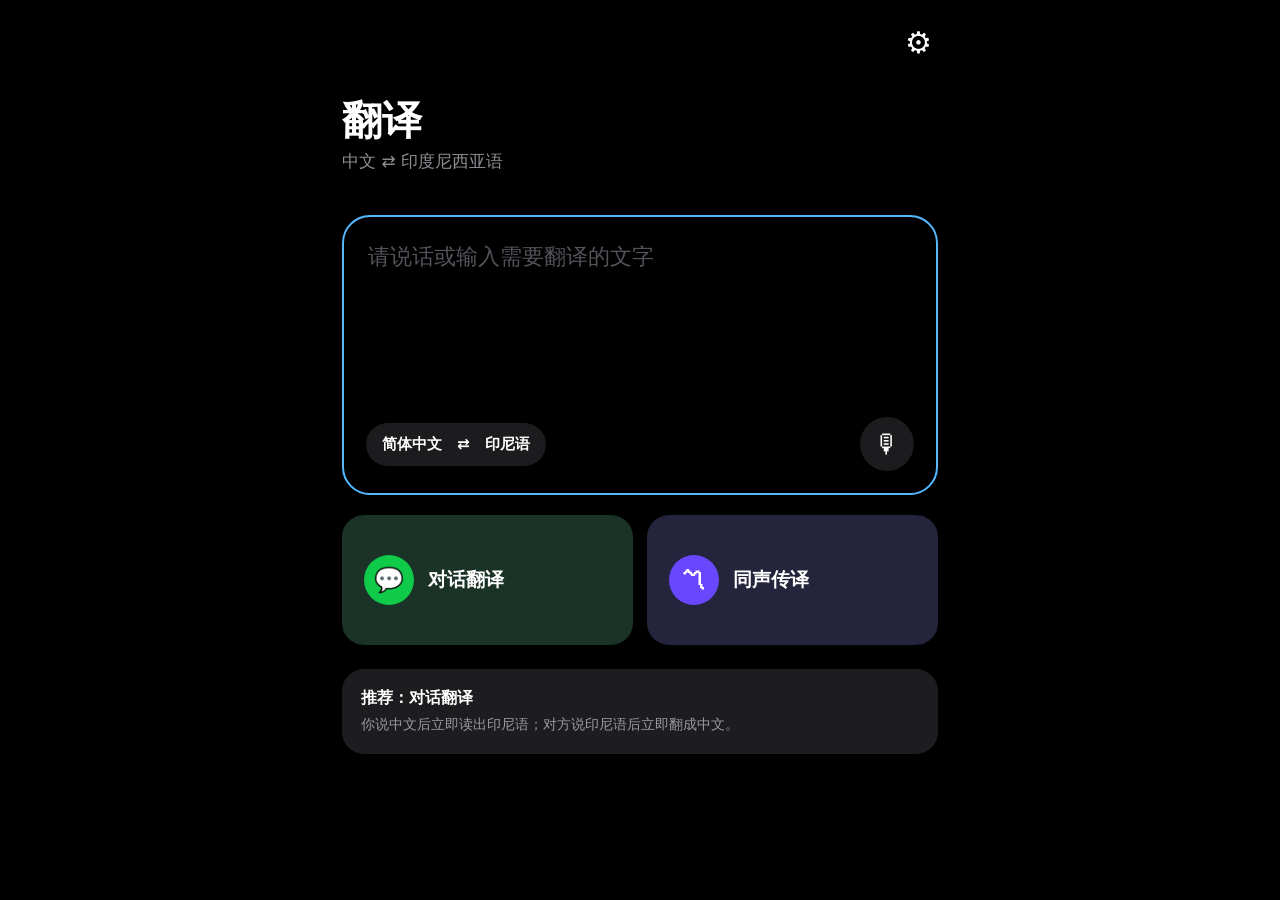
==== commit 2741c29b: "Fix Android speech recognition flow and add on-device fallback" ====
--- a/index.html
+++ b/index.html
@@ -6,121 +6,59 @@
 <meta name="theme-color" content="#000000">
 <title>中印尼翻译</title>
 <style>
-:root{--bg:#000;--card:#202020;--card2:#151515;--text:#fff;--muted:#8f8f96;--line:#2f2f33;--blue:#0a84ff;--green:#18c54f;--purple:#6d46ff}
-*{box-sizing:border-box}
-body{margin:0;background:var(--bg);color:var(--text);font-family:system-ui,-apple-system,BlinkMacSystemFont,"Segoe UI","PingFang SC","Microsoft YaHei",sans-serif;min-height:100vh}
-button,textarea{font:inherit}
-.screen{max-width:640px;margin:auto;min-height:100vh;padding:24px 20px calc(30px + env(safe-area-inset-bottom))}
-.hidden{display:none!important}
-.top{display:flex;align-items:center;justify-content:space-between;margin:10px 0 24px}
-.back,.icon-btn{width:42px;height:42px;border:0;background:transparent;color:white;font-size:28px;padding:0}
-.title{font-size:40px;font-weight:800;letter-spacing:-1px;margin:36px 0 2px}
-.subtitle{color:#8c8c93;font-size:17px;margin-bottom:42px}
-.inputbox{height:285px;border:2px solid #5cbcff;border-radius:28px;padding:24px 24px 18px;display:flex;flex-direction:column;justify-content:space-between}
-textarea{width:100%;height:180px;background:transparent;border:0;outline:0;resize:none;color:white;font-size:22px;line-height:1.5}
-textarea::placeholder{color:#55565d}
-.langrow{display:flex;align-items:center;justify-content:space-between;gap:10px}
-.langpill{display:flex;align-items:center;gap:12px;background:#1c1c1e;border-radius:22px;padding:12px 17px;font-size:15px;font-weight:700}
-.swap{font-size:22px}
-.mic{width:54px;height:54px;border-radius:50%;border:0;background:#1c1c1e;color:#fff;font-size:27px}
-.grid{display:grid;grid-template-columns:1fr 1fr;gap:14px;margin-top:20px}
-.feature{min-height:130px;border:0;border-radius:22px;color:white;text-align:left;padding:22px;display:flex;align-items:center;gap:14px;font-size:19px;font-weight:800}
-.feature.green{background:#1b3227}.feature.purple{background:#24243d}
-.bubble{width:50px;height:50px;border-radius:50%;display:flex;align-items:center;justify-content:center;font-size:24px;flex:none}.green .bubble{background:#0ecf49}.purple .bubble{background:#6947ff}
-.quick{margin-top:24px;background:#202020;border-radius:22px;padding:20px}
-.quick h3{margin:0 0 6px;font-size:17px}.quick p{margin:0;color:#9a9aa0;line-height:1.5;font-size:14px}
-.translated-home{margin-top:16px;padding:18px 20px;background:#151515;border-radius:18px;display:none}.translated-home .small{color:#8f8f96;font-size:13px}.translated-home .big{font-size:23px;font-weight:700;line-height:1.45;margin-top:8px}
-.mode-title{font-size:22px;font-weight:800}
-.mode-head{display:flex;align-items:center;justify-content:space-between;margin-bottom:18px}
-.mode-lang{color:#9a9aa0;font-size:14px}
-.turn{border-radius:26px;padding:22px;min-height:240px;display:flex;flex-direction:column;justify-content:space-between;margin-bottom:14px}
-.turn.cn{background:linear-gradient(155deg,#10284a,#0d1625)}.turn.id{background:linear-gradient(155deg,#12372c,#0c1e18)}
-.turn .cap{color:#b6bcc8;font-size:14px}.turn .source{font-size:18px;line-height:1.45;color:#d9dee7;min-height:56px;margin:12px 0}.turn .out{font-size:28px;font-weight:800;line-height:1.38;min-height:78px}
-.turn-actions{display:flex;gap:10px}.round{border:0;border-radius:18px;padding:13px 16px;color:#fff;background:#26344a;font-weight:800;flex:1}.round.green{background:#18583f}
-.cont{width:100%;border:0;border-radius:20px;padding:18px;color:#fff;background:linear-gradient(90deg,#7b36e8,#5b49f5);font-size:18px;font-weight:800;margin:6px 0 18px}
-.cont.stop{background:linear-gradient(90deg,#c72549,#ff3849)}
-.status{background:#121212;border:1px solid #242424;border-radius:18px;padding:17px;text-align:center;margin-bottom:14px}.status .big{font-size:22px;font-weight:800}.status .small{color:#96969d;font-size:13px;margin-top:6px}
-.sim-card{background:#151515;border-radius:26px;padding:24px;text-align:center;margin-top:30px}
-.sim-card .ring{width:150px;height:150px;border-radius:50%;margin:22px auto;display:flex;align-items:center;justify-content:center;background:radial-gradient(circle,#6539f4 0,#6539f4 42%,#322262 43%,#191522 70%);font-size:52px}
-.sim-card .live{min-height:110px;font-size:20px;line-height:1.55;color:#e9e9ed;text-align:left}.sim-card .translation{font-size:27px;font-weight:800;line-height:1.45;text-align:left;margin-top:16px}
-.tip{color:#7f7f86;font-size:12px;line-height:1.5;margin:16px 4px}
-.toast{position:fixed;left:50%;bottom:26px;transform:translateX(-50%);background:#27272a;color:#fff;padding:10px 16px;border-radius:12px;opacity:0;pointer-events:none;transition:.2s;z-index:30}.toast.show{opacity:1}
-@media(max-width:420px){.screen{padding-left:14px;padding-right:14px}.title{font-size:36px}.inputbox{height:255px}.grid{gap:10px}.feature{padding:16px;font-size:17px}}
+:root{--bg:#000;--card:#1d1d1f;--text:#fff;--muted:#8e8e93;--line:#303036;--blue:#0a84ff;--green:#1fc45a;--purple:#6d49ff}
+*{box-sizing:border-box}body{margin:0;background:#000;color:#fff;font-family:system-ui,-apple-system,BlinkMacSystemFont,"Segoe UI","PingFang SC","Microsoft YaHei",sans-serif;min-height:100vh}
+button,textarea{font:inherit}.screen{max-width:640px;margin:auto;min-height:100vh;padding:24px 22px calc(28px + env(safe-area-inset-bottom))}.hidden{display:none!important}
+.top{display:flex;justify-content:flex-end}.gear{background:none;border:0;color:#fff;font-size:30px}.title{font-size:40px;font-weight:800;margin:32px 0 2px}.sub{color:#8e8e93;font-size:17px;margin-bottom:42px}
+.box{height:280px;border:2px solid #55b8ff;border-radius:28px;padding:22px;display:flex;flex-direction:column;justify-content:space-between}
+textarea{width:100%;height:185px;background:transparent;border:0;outline:0;resize:none;color:#fff;font-size:22px;line-height:1.45}textarea::placeholder{color:#53535a}
+.langrow{display:flex;justify-content:space-between;align-items:center}.pill{background:#1c1c1e;border-radius:22px;padding:12px 16px;font-weight:700;font-size:15px}.mic{width:54px;height:54px;border:0;border-radius:50%;background:#1c1c1e;color:#fff;font-size:26px}
+.result{display:none;background:#171719;border-radius:18px;padding:16px 18px;margin-top:14px}.result small{color:#8e8e93}.result div{font-size:24px;font-weight:800;margin-top:7px;line-height:1.45}
+.grid{display:grid;grid-template-columns:1fr 1fr;gap:14px;margin-top:20px}.tile{border:0;border-radius:22px;min-height:130px;color:#fff;text-align:left;padding:22px;display:flex;gap:14px;align-items:center;font-size:19px;font-weight:800}.g{background:#1b3227}.p{background:#24243d}.roundIcon{width:50px;height:50px;border-radius:50%;display:flex;align-items:center;justify-content:center;font-size:24px}.g .roundIcon{background:#10ca4a}.p .roundIcon{background:#6947ff}
+.note{background:#1d1d1f;border-radius:22px;padding:19px;margin-top:24px}.note b{display:block;margin-bottom:5px}.note span{color:#99999f;font-size:14px;line-height:1.5}
+.head{display:flex;align-items:center;justify-content:space-between;margin-bottom:18px}.back{background:none;border:0;color:#fff;font-size:30px;width:42px}.headTitle{font-size:22px;font-weight:800}.headSub{color:#8d8d93;font-size:14px}.spacer{width:42px}
+.engine{background:#161618;border-radius:16px;padding:13px 15px;margin-bottom:14px;color:#bdbdc4;font-size:13px}.engine strong{color:#fff}
+.state{text-align:center;background:#171719;border-radius:22px;padding:19px;margin-bottom:14px}.state .main{font-size:25px;font-weight:800}.state .small{color:#929298;font-size:13px;margin-top:7px}
+.turn{border-radius:25px;padding:20px;min-height:235px;display:flex;flex-direction:column;justify-content:space-between;margin-bottom:14px}.cn{background:linear-gradient(155deg,#10294d,#0c1627)}.id{background:linear-gradient(155deg,#12382d,#0b1c17)}
+.cap{color:#b5bbc6;font-size:13px}.src{font-size:18px;line-height:1.45;min-height:55px;margin:10px 0;color:#e2e5ea}.dst{font-size:28px;font-weight:800;line-height:1.4;min-height:78px;margin:8px 0}
+.actions{display:flex;gap:9px}.btn{flex:1;border:0;border-radius:16px;padding:13px;color:#fff;font-weight:800;background:#25344c}.btn.green{background:#185a40}
+.cont{width:100%;border:0;border-radius:20px;padding:18px;color:#fff;background:linear-gradient(90deg,#7438e8,#5949f3);font-size:18px;font-weight:800}.cont.stop{background:linear-gradient(90deg,#c52348,#ff394a)}
+.sim{background:#171719;border-radius:26px;padding:24px;text-align:center;margin-top:28px}.ring{width:150px;height:150px;border-radius:50%;margin:22px auto;display:flex;align-items:center;justify-content:center;background:radial-gradient(circle,#6b42ff 0,#6b42ff 43%,#322467 44%,#191522 70%);font-size:52px}
+.simState{font-size:20px;font-weight:800;margin-bottom:16px}.simSrc{text-align:left;font-size:20px;line-height:1.5;min-height:95px}.simOut{text-align:left;font-size:28px;font-weight:800;line-height:1.45;min-height:95px;margin-top:14px}
+.toast{position:fixed;left:50%;bottom:24px;transform:translateX(-50%);background:#2a2a2d;color:#fff;padding:10px 15px;border-radius:12px;opacity:0;pointer-events:none;transition:.2s;z-index:20}.toast.show{opacity:1}
+@media(max-width:420px){.screen{padding-left:14px;padding-right:14px}.title{font-size:36px}.box{height:250px}.tile{padding:16px;font-size:17px}}
 </style>
 </head>
 <body>
-
 <section id="home" class="screen">
-  <div style="display:flex;justify-content:flex-end"><button class="icon-btn" id="settingsBtn">⚙</button></div>
-  <div class="title">翻译</div>
-  <div class="subtitle">中文 ⇄ 印度尼西亚语 · 随时随地，畅译无阻</div>
-
-  <div class="inputbox">
-    <textarea id="homeInput" placeholder="请说话或输入需要翻译的文字"></textarea>
-    <div class="langrow">
-      <div class="langpill"><span id="homeFrom">简体中文</span><span class="swap">⇄</span><span id="homeTo">印尼语</span></div>
-      <button class="mic" id="homeMic">🎙</button>
-    </div>
+  <div class="top"><button class="gear" id="gear">⚙</button></div>
+  <div class="title">翻译</div><div class="sub">中文 ⇄ 印度尼西亚语</div>
+  <div class="box">
+    <textarea id="input" placeholder="请说话或输入需要翻译的文字"></textarea>
+    <div class="langrow"><div class="pill">简体中文　⇄　印尼语</div><button class="mic" id="mic">🎙</button></div>
   </div>
-
-  <div id="homeResult" class="translated-home">
-    <div class="small">翻译结果</div>
-    <div class="big" id="homeOut"></div>
+  <div class="result" id="result"><small>翻译结果</small><div id="resultText"></div></div>
+  <div class="grid">
+    <button class="tile g" id="dialogueBtn"><span class="roundIcon">💬</span>对话翻译</button>
+    <button class="tile p" id="simBtn"><span class="roundIcon">〽</span>同声传译</button>
   </div>
-
-  <div class="grid">
-    <button class="feature green" id="dialogueBtn"><span class="bubble">💬</span><span>对话翻译</span></button>
-    <button class="feature purple" id="simBtn"><span class="bubble">〽</span><span>同声传译</span></button>
-  </div>
-
-  <div class="quick">
-    <h3>推荐：对话翻译</h3>
-    <p>适合你和司机、酒店前台面对面使用。你说中文后自动读出印尼语，对方说印尼语后自动翻成中文。</p>
-  </div>
+  <div class="note"><b>推荐：对话翻译</b><span>你说中文后立即读出印尼语；对方说印尼语后立即翻成中文。</span></div>
 </section>
 
 <section id="dialogue" class="screen hidden">
-  <div class="mode-head">
-    <button class="back" data-back>‹</button>
-    <div><div class="mode-title">对话翻译</div><div class="mode-lang">简体中文 ⇄ Bahasa Indonesia</div></div>
-    <div style="width:42px"></div>
-  </div>
-
-  <div class="status"><div class="big" id="dialogStatus">点一方开始说话</div><div class="small">翻译后自动用女性声音朗读</div></div>
-
-  <div class="turn cn">
-    <div><div class="cap">🇨🇳 你说中文</div><div class="source" id="cnSrc">……</div></div>
-    <div><div class="cap">给对方听</div><div class="out" id="idDst">……</div></div>
-    <div class="turn-actions"><button class="round" id="cnTalk">🎙 我说中文</button><button class="round" id="idReplay">🔊 重播印尼语</button></div>
-  </div>
-
-  <div class="turn id">
-    <div><div class="cap">🇮🇩 对方说印尼语</div><div class="source" id="idSrc">……</div></div>
-    <div><div class="cap">翻译给你</div><div class="out" id="zhDst">……</div></div>
-    <div class="turn-actions"><button class="round green" id="idTalk">🎙 对方说印尼语</button><button class="round" id="zhReplay">🔊 重播中文</button></div>
-  </div>
-
+  <div class="head"><button class="back" data-back>‹</button><div><div class="headTitle">对话翻译</div><div class="headSub">中文 ⇄ Bahasa Indonesia</div></div><div class="spacer"></div></div>
+  <div class="engine" id="engine1"><strong>语音引擎：</strong>准备中</div>
+  <div class="state"><div class="main" id="dialogState">点一方开始说话</div><div class="small">不用单独授权麦克风；第一次说话时 Chrome 会自动弹出权限</div></div>
+  <div class="turn cn"><div><div class="cap">🇨🇳 你说中文</div><div class="src" id="cnSrc">……</div></div><div><div class="cap">给对方听</div><div class="dst" id="idDst">……</div></div><div class="actions"><button class="btn" id="cnTalk">🎙 我说中文</button><button class="btn" id="idReplay">🔊 重播印尼语</button></div></div>
+  <div class="turn id"><div><div class="cap">🇮🇩 对方说印尼语</div><div class="src" id="idSrc">……</div></div><div><div class="cap">翻译给你</div><div class="dst" id="zhDst">……</div></div><div class="actions"><button class="btn green" id="idTalk">🎙 对方说印尼语</button><button class="btn" id="zhReplay">🔊 重播中文</button></div></div>
   <button class="cont" id="continuous">▶ 开始自动轮流对话</button>
-  <div class="tip">自动模式：先听你说中文 → 立刻说印尼语 → 自动切换听对方说印尼语 → 翻成中文 → 再切回你。</div>
 </section>
 
-<section id="simultaneous" class="screen hidden">
-  <div class="mode-head">
-    <button class="back" data-back>‹</button>
-    <div><div class="mode-title">同声传译</div><div class="mode-lang">中文 → 印尼语 · 边说边显示</div></div>
-    <div style="width:42px"></div>
-  </div>
-
-  <div class="sim-card">
-    <div class="cap" style="color:#9b9ba3">连续监听中文</div>
-    <div class="ring" id="simStart">🎙</div>
-    <div id="simState" style="font-weight:800;font-size:20px;margin-bottom:16px">点麦克风开始</div>
-    <div class="live" id="simSrc">……</div>
-    <div class="translation" id="simOut">……</div>
-  </div>
-  <div class="tip">这一模式更接近“边说边翻”：识别中的中文会立即显示，并以短句为单位尽快生成印尼语。为避免手机把自己朗读的声音再次识别，语音播报期间会短暂停麦。</div>
+<section id="sim" class="screen hidden">
+  <div class="head"><button class="back" data-back>‹</button><div><div class="headTitle">同声传译</div><div class="headSub">中文 → 印尼语 · 边说边显示</div></div><div class="spacer"></div></div>
+  <div class="engine" id="engine2"><strong>语音引擎：</strong>准备中</div>
+  <div class="sim"><div class="cap">连续监听中文</div><div class="ring" id="simMic">🎙</div><div class="simState" id="simState">点麦克风开始</div><div class="simSrc" id="simSrc">……</div><div class="simOut" id="simOut">……</div></div>
 </section>
-
 <div class="toast" id="toast"></div>
 
 <script>
@@ -128,91 +66,121 @@
 const SR=window.SpeechRecognition||window.webkitSpeechRecognition;
 const synth=window.speechSynthesis;
 const $=id=>document.getElementById(id);
-let rec=null, active=false, continuous=false, simActive=false, phase='zh-CN', speaking=false;
-let lastId='', lastZh='', homeDir='zh-id', simFinal='';
-function toast(t){$('toast').textContent=t;$('toast').classList.add('show');setTimeout(()=>$('toast').classList.remove('show'),1600)}
-function show(id){['home','dialogue','simultaneous'].forEach(x=>$(x).classList.toggle('hidden',x!==id));stopAll(false)}
+let rec=null, stopping=false, speaking=false, continuous=false, simActive=false, lastId='', lastZh='', previewTimer=null;
+let localSupportCache={};
+
+function toast(t){$('toast').textContent=t;$('toast').classList.add('show');setTimeout(()=>$('toast').classList.remove('show'),1800)}
+function show(id){stopEverything();['home','dialogue','sim'].forEach(x=>$(x).classList.toggle('hidden',x!==id))}
 document.querySelectorAll('[data-back]').forEach(b=>b.onclick=()=>show('home'));
-$('dialogueBtn').onclick=()=>show('dialogue');$('simBtn').onclick=()=>show('simultaneous');
-function stopRec(){active=false;if(rec){try{rec.abort()}catch(e){}rec=null}}
-function stopAll(reset=true){continuous=false;simActive=false;stopRec();if(synth)synth.cancel();speaking=false;if(reset){$('continuous').classList.remove('stop');$('continuous').textContent='▶ 开始自动轮流对话';$('simState').textContent='点麦克风开始'}}
-async function micPermission(){
- if(!navigator.mediaDevices?.getUserMedia){toast('请用 Chrome 打开 HTTPS 网页');return false}
- try{const s=await navigator.mediaDevices.getUserMedia({audio:true});s.getTracks().forEach(t=>t.stop());return true}
- catch(e){toast('请允许浏览器使用麦克风');return false}
+$('dialogueBtn').onclick=()=>show('dialogue');$('simBtn').onclick=()=>show('sim');
+$('gear').onclick=()=>toast('已设置：女性/自然语音优先');
+
+function stopRecognition(){
+ if(!rec)return;
+ stopping=true;
+ try{rec.stop()}catch(e){}
+ setTimeout(()=>{rec=null;stopping=false},150);
 }
-function getVoice(lang){
- if(!synth)return null;const vs=synth.getVoices();const code=lang==='id-ID'?'id':'zh';
- const m=vs.filter(v=>(v.lang||'').toLowerCase().startsWith(code));
- return m.find(v=>/female|woman|natural|google|siti|dew|wavenet/i.test(v.name))||m[0]||null
+function stopEverything(){continuous=false;simActive=false;stopRecognition();if(synth)synth.cancel();speaking=false;$('continuous').classList.remove('stop');$('continuous').textContent='▶ 开始自动轮流对话';$('simState').textContent='点麦克风开始'}
+
+async function decideLocal(lang,engineEl){
+ if(!SR){engineEl.innerHTML='<strong>语音引擎：</strong>此浏览器不支持';return false}
+ if(localSupportCache[lang]!==undefined)return localSupportCache[lang];
+ if(typeof SR.available!=='function'){engineEl.innerHTML='<strong>语音引擎：</strong>Chrome 在线识别';localSupportCache[lang]=false;return false}
+ try{
+  const s=await SR.available({langs:[lang],processLocally:true,quality:'dictation'});
+  if(s==='available'){engineEl.innerHTML='<strong>语音引擎：</strong>本机识别（更快）';localSupportCache[lang]=true;return true}
+  if((s==='downloadable'||s==='downloading')&&typeof SR.install==='function'){
+    engineEl.innerHTML='<strong>语音引擎：</strong>正在准备本机语言包…';
+    const ok=await SR.install({langs:[lang],processLocally:true,quality:'dictation'});
+    if(ok){engineEl.innerHTML='<strong>语音引擎：</strong>本机识别（更快）';localSupportCache[lang]=true;return true}
+  }
+ }catch(e){}
+ engineEl.innerHTML='<strong>语音引擎：</strong>Chrome 在线识别';localSupportCache[lang]=false;return false
+}
+
+function chooseVoice(lang){
+ if(!synth)return null;
+ const code=lang==='id-ID'?'id':'zh';const vs=synth.getVoices().filter(v=>(v.lang||'').toLowerCase().startsWith(code));
+ return vs.find(v=>/female|woman|natural|google|siti|dew|wavenet/i.test(v.name))||vs[0]||null
 }
 function speak(text,lang,done){
  if(!text){done&&done();return}
- speaking=true;stopRec();if(!synth){speaking=false;done&&done();return}
- synth.cancel();const u=new SpeechSynthesisUtterance(text);u.lang=lang;u.rate=1.0;u.pitch=1.13;const v=getVoice(lang);if(v)u.voice=v;
+ speaking=true;stopRecognition();if(!synth){speaking=false;done&&done();return}
+ synth.cancel();const u=new SpeechSynthesisUtterance(text);u.lang=lang;u.rate=1;u.pitch=1.12;const v=chooseVoice(lang);if(v)u.voice=v;
  u.onend=()=>{speaking=false;setTimeout(()=>done&&done(),180)};u.onerror=()=>{speaking=false;done&&done()};synth.speak(u)
 }
-async function tr(text,from,to){
+async function translate(text,from,to){
+ if(!text.trim())return '';
  const sl=from==='zh-CN'?'zh-CN':'id',tl=to==='zh-CN'?'zh-CN':'id';
  try{
-  const u='https://translate.googleapis.com/translate_a/single?client=gtx&dt=t&sl='+encodeURIComponent(sl)+'&tl='+encodeURIComponent(tl)+'&q='+encodeURIComponent(text);
-  const r=await fetch(u);const j=await r.json();return (j[0]||[]).map(x=>x?.[0]||'').join('').trim()
- }catch(e){toast('翻译失败，请检查网络');return ''}
+  const url='https://translate.googleapis.com/translate_a/single?client=gtx&dt=t&sl='+encodeURIComponent(sl)+'&tl='+encodeURIComponent(tl)+'&q='+encodeURIComponent(text.trim());
+  const r=await fetch(url);if(!r.ok)throw 0;const j=await r.json();return (j[0]||[]).map(x=>x?.[0]||'').join('').trim()
+ }catch(e){toast('网络翻译失败');return ''}
 }
-function recognize(lang,onInterim,onFinal,onEnd){
- if(!SR){toast('当前浏览器不支持语音识别');return}
- stopRec();rec=new SR();rec.lang=lang;rec.continuous=false;rec.interimResults=true;active=true;
- rec.onresult=e=>{let inter='',fin='';for(let i=e.resultIndex;i<e.results.length;i++){const t=e.results[i][0].transcript;e.results[i].isFinal?fin+=t:inter+=t}if(inter)onInterim&&onInterim(inter);if(fin)onFinal&&onFinal(fin)};
- rec.onerror=e=>{if(!['aborted','no-speech'].includes(e.error))toast('语音识别失败：'+e.error)};
- rec.onend=()=>{active=false;onEnd&&onEnd()};try{rec.start()}catch(e){}
+
+async function listenOnce(lang,engineEl,onInterim,onFinal,onEnd){
+ if(!SR){toast('请用最新版 Chrome');return}
+ if(rec)stopRecognition();
+ const useLocal=await decideLocal(lang,engineEl);
+ await new Promise(r=>setTimeout(r,180));
+ const r=new SR();rec=r;r.lang=lang;r.interimResults=true;r.continuous=false;r.maxAlternatives=1;
+ if('processLocally' in r)r.processLocally=useLocal;
+ let gotAny=false;
+ r.onstart=()=>{gotAny=true};
+ r.onaudiostart=()=>{gotAny=true};
+ r.onresult=e=>{
+  gotAny=true;let inter='',fin='';
+  for(let i=e.resultIndex;i<e.results.length;i++){const t=e.results[i][0].transcript;e.results[i].isFinal?fin+=t:inter+=t}
+  if(inter)onInterim&&onInterim(inter);if(fin)onFinal&&onFinal(fin)
+ };
+ r.onerror=e=>{
+  if(e.error==='aborted'||stopping)return;
+  if(e.error==='not-allowed'){toast('请在 Chrome → 网站设置 → 麦克风 → 允许');return}
+  if(e.error==='language-not-supported'&&useLocal){localSupportCache[lang]=false;toast('本机语言包不可用，已改用在线识别');return}
+  if(e.error!=='no-speech')toast('语音识别：'+e.error)
+ };
+ r.onend=()=>{if(rec===r)rec=null;onEnd&&onEnd()};
+ try{r.start()}catch(e){toast('语音启动失败，请刷新页面再试')}
 }
-async function homeTranslate(text){
- if(!text.trim())return;const chinese=/[\u3400-\u9fff]/.test(text);homeDir=chinese?'zh-id':'id-zh';
- $('homeFrom').textContent=chinese?'简体中文':'印尼语';$('homeTo').textContent=chinese?'印尼语':'简体中文';
- const out=await tr(text,chinese?'zh-CN':'id-ID',chinese?'id-ID':'zh-CN');$('homeOut').textContent=out;$('homeResult').style.display='block';speak(out,chinese?'id-ID':'zh-CN')
-}
-$('homeInput').addEventListener('change',e=>homeTranslate(e.target.value));
-$('homeMic').onclick=async()=>{if(!(await micPermission()))return;recognize('zh-CN',t=>$('homeInput').value=t,async t=>{ $('homeInput').value=t;homeTranslate(t) })};
 
-async function doZh(auto=false){
- if(!(await micPermission()))return;
- phase='zh-CN';$('dialogStatus').textContent='现在请你说中文';
- recognize('zh-CN',t=>$('cnSrc').textContent=t,async t=>{
-   $('cnSrc').textContent=t;const out=await tr(t,'zh-CN','id-ID');if(!out)return;lastId=out;$('idDst').textContent=out;
-   speak(out,'id-ID',()=>{if(continuous)doId(true)})
+async function doZh(auto){
+ $('dialogState').textContent='现在请你说中文';
+ await listenOnce('zh-CN',$('engine1'),t=>$('cnSrc').textContent=t,async t=>{
+  $('cnSrc').textContent=t;const out=await translate(t,'zh-CN','id-ID');if(!out)return;lastId=out;$('idDst').textContent=out;
+  speak(out,'id-ID',()=>{if(continuous)doId(true)})
  },()=>{if(auto&&continuous&&!speaking)setTimeout(()=>doZh(true),250)})
 }
-async function doId(auto=false){
- if(!(await micPermission()))return;
- phase='id-ID';$('dialogStatus').textContent='请让对方说印度尼西亚语';
- recognize('id-ID',t=>$('idSrc').textContent=t,async t=>{
-   $('idSrc').textContent=t;const out=await tr(t,'id-ID','zh-CN');if(!out)return;lastZh=out;$('zhDst').textContent=out;
-   speak(out,'zh-CN',()=>{if(continuous)doZh(true)})
+async function doId(auto){
+ $('dialogState').textContent='请让对方说印度尼西亚语';
+ await listenOnce('id-ID',$('engine1'),t=>$('idSrc').textContent=t,async t=>{
+  $('idSrc').textContent=t;const out=await translate(t,'id-ID','zh-CN');if(!out)return;lastZh=out;$('zhDst').textContent=out;
+  speak(out,'zh-CN',()=>{if(continuous)doZh(true)})
  },()=>{if(auto&&continuous&&!speaking)setTimeout(()=>doId(true),250)})
 }
-$('cnTalk').onclick=()=>doZh(false);$('idTalk').onclick=()=>doId(false);$('idReplay').onclick=()=>speak(lastId,'id-ID');$('zhReplay').onclick=()=>speak(lastZh,'zh-CN');
-$('continuous').onclick=async()=>{
- if(continuous){stopAll();return}
- continuous=true;$('continuous').classList.add('stop');$('continuous').textContent='■ 停止自动轮流对话';doZh(true)
+$('cnTalk').onclick=()=>{continuous=false;doZh(false)};$('idTalk').onclick=()=>{continuous=false;doId(false)};
+$('idReplay').onclick=()=>speak(lastId,'id-ID');$('zhReplay').onclick=()=>speak(lastZh,'zh-CN');
+$('continuous').onclick=()=>{if(continuous){stopEverything();return}continuous=true;$('continuous').classList.add('stop');$('continuous').textContent='■ 停止自动轮流对话';doZh(true)};
+
+$('mic').onclick=async()=>{
+ $('input').value='';$('result').style.display='none';
+ await listenOnce('zh-CN',$('engine1'),t=>$('input').value=t,async t=>{$('input').value=t;const out=await translate(t,'zh-CN','id-ID');$('resultText').textContent=out;$('result').style.display='block';speak(out,'id-ID')})
 };
+$('input').addEventListener('change',async e=>{const t=e.target.value.trim();if(!t)return;const cn=/[\u3400-\u9fff]/.test(t),out=await translate(t,cn?'zh-CN':'id-ID',cn?'id-ID':'zh-CN');$('resultText').textContent=out;$('result').style.display='block';speak(out,cn?'id-ID':'zh-CN')});
 
-let simInterimTimer=null;
-async function startSim(){
- if(simActive){simActive=false;stopRec();$('simState').textContent='已停止';return}
- if(!(await micPermission()))return;simActive=true;simFinal='';$('simState').textContent='正在听中文…';
- const loop=()=>{
-  if(!simActive||speaking)return;
-  recognize('zh-CN',async t=>{
-    $('simSrc').textContent=(simFinal+t).trim();
-    clearTimeout(simInterimTimer);simInterimTimer=setTimeout(async()=>{const o=await tr((simFinal+t).trim(),'zh-CN','id-ID');if(o)$('simOut').textContent=o},180)
-  },async t=>{
-    simFinal=(simFinal+' '+t).trim();$('simSrc').textContent=simFinal;const o=await tr(t,'zh-CN','id-ID');if(o){$('simOut').textContent=o;speak(o,'id-ID',()=>{if(simActive)setTimeout(loop,180)})}
-  },()=>{if(simActive&&!speaking)setTimeout(loop,220)})
- };
- loop()
+async function simLoop(){
+ if(!simActive)return;
+ $('simState').textContent='正在听中文…';
+ let final='';
+ await listenOnce('zh-CN',$('engine2'),async inter=>{
+   $('simSrc').textContent=(final+inter).trim();
+   clearTimeout(previewTimer);
+   previewTimer=setTimeout(async()=>{const o=await translate((final+inter).trim(),'zh-CN','id-ID');if(o)$('simOut').textContent=o},220)
+ },async fin=>{
+   final=(final+' '+fin).trim();$('simSrc').textContent=final;const o=await translate(fin,'zh-CN','id-ID');if(o){$('simOut').textContent=o;speak(o,'id-ID',()=>{if(simActive)setTimeout(simLoop,180)})}
+ },()=>{if(simActive&&!speaking)setTimeout(simLoop,220)})
 }
-$('simStart').onclick=startSim;
-$('settingsBtn').onclick=()=>toast('朗读已设为女性/自然语音优先');
+$('simMic').onclick=()=>{if(simActive){simActive=false;stopRecognition();$('simState').textContent='已停止'}else{simActive=true;simLoop()}};
 if(synth){synth.getVoices();synth.onvoiceschanged=()=>synth.getVoices()}
 })();
 </script>
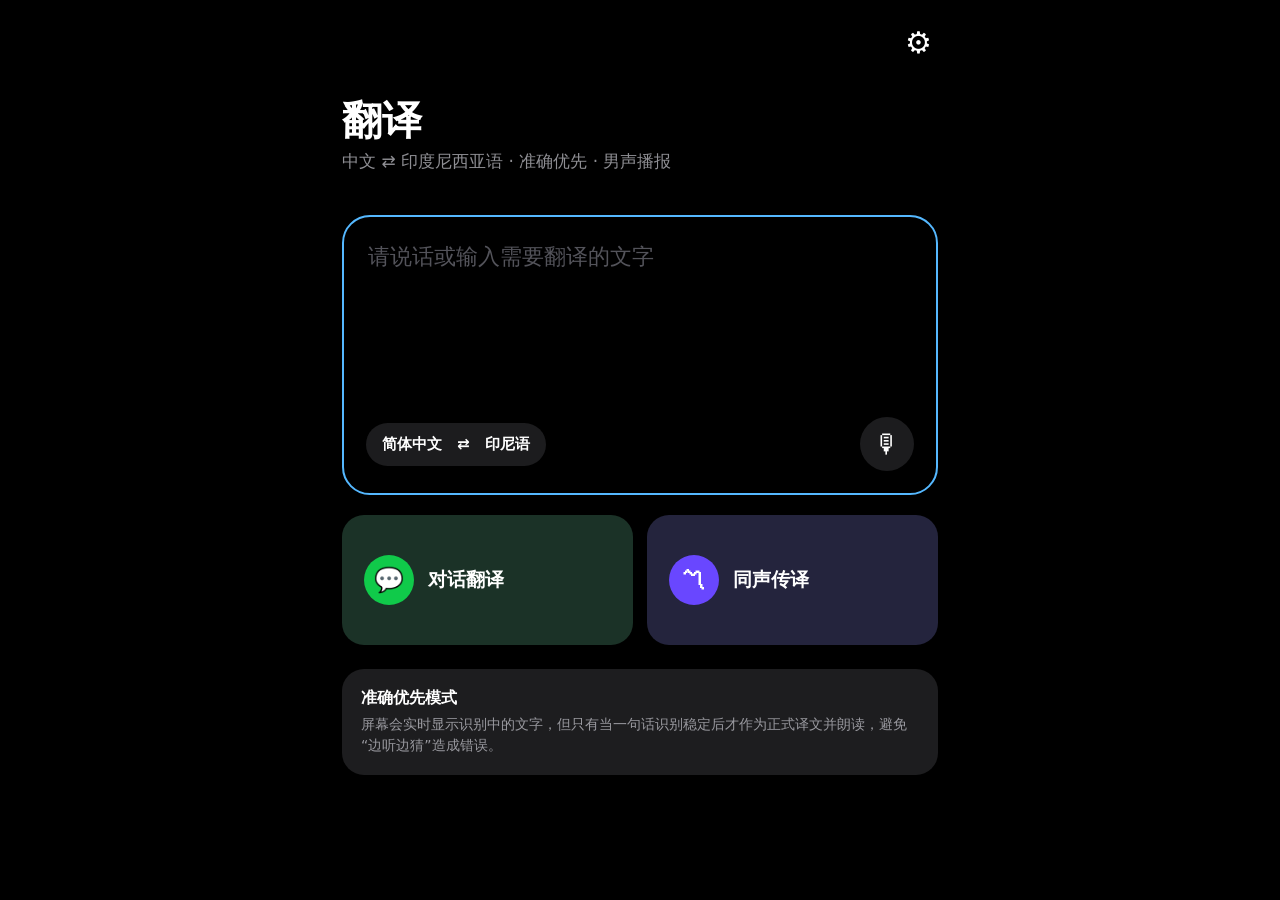
==== commit 9726f3cb: "Prioritize translation accuracy and use male voice" ====
--- a/index.html
+++ b/index.html
@@ -25,6 +25,7 @@
 .cont{width:100%;border:0;border-radius:20px;padding:18px;color:#fff;background:linear-gradient(90deg,#7438e8,#5949f3);font-size:18px;font-weight:800}.cont.stop{background:linear-gradient(90deg,#c52348,#ff394a)}
 .sim{background:#171719;border-radius:26px;padding:24px;text-align:center;margin-top:28px}.ring{width:150px;height:150px;border-radius:50%;margin:22px auto;display:flex;align-items:center;justify-content:center;background:radial-gradient(circle,#6b42ff 0,#6b42ff 43%,#322467 44%,#191522 70%);font-size:52px}
 .simState{font-size:20px;font-weight:800;margin-bottom:16px}.simSrc{text-align:left;font-size:20px;line-height:1.5;min-height:95px}.simOut{text-align:left;font-size:28px;font-weight:800;line-height:1.45;min-height:95px;margin-top:14px}
+.modeTag{display:inline-block;padding:5px 9px;border-radius:999px;background:#27272a;color:#d4d4d8;font-size:12px;margin-left:6px}
 .toast{position:fixed;left:50%;bottom:24px;transform:translateX(-50%);background:#2a2a2d;color:#fff;padding:10px 15px;border-radius:12px;opacity:0;pointer-events:none;transition:.2s;z-index:20}.toast.show{opacity:1}
 @media(max-width:420px){.screen{padding-left:14px;padding-right:14px}.title{font-size:36px}.box{height:250px}.tile{padding:16px;font-size:17px}}
 </style>
@@ -32,7 +33,7 @@
 <body>
 <section id="home" class="screen">
   <div class="top"><button class="gear" id="gear">⚙</button></div>
-  <div class="title">翻译</div><div class="sub">中文 ⇄ 印度尼西亚语</div>
+  <div class="title">翻译</div><div class="sub">中文 ⇄ 印度尼西亚语 · 准确优先 · 男声播报</div>
   <div class="box">
     <textarea id="input" placeholder="请说话或输入需要翻译的文字"></textarea>
     <div class="langrow"><div class="pill">简体中文　⇄　印尼语</div><button class="mic" id="mic">🎙</button></div>
@@ -42,21 +43,21 @@
     <button class="tile g" id="dialogueBtn"><span class="roundIcon">💬</span>对话翻译</button>
     <button class="tile p" id="simBtn"><span class="roundIcon">〽</span>同声传译</button>
   </div>
-  <div class="note"><b>推荐：对话翻译</b><span>你说中文后立即读出印尼语；对方说印尼语后立即翻成中文。</span></div>
+  <div class="note"><b>准确优先模式</b><span>屏幕会实时显示识别中的文字，但只有当一句话识别稳定后才作为正式译文并朗读，避免“边听边猜”造成错误。</span></div>
 </section>
 
 <section id="dialogue" class="screen hidden">
-  <div class="head"><button class="back" data-back>‹</button><div><div class="headTitle">对话翻译</div><div class="headSub">中文 ⇄ Bahasa Indonesia</div></div><div class="spacer"></div></div>
-  <div class="engine" id="engine1"><strong>语音引擎：</strong>准备中</div>
-  <div class="state"><div class="main" id="dialogState">点一方开始说话</div><div class="small">不用单独授权麦克风；第一次说话时 Chrome 会自动弹出权限</div></div>
-  <div class="turn cn"><div><div class="cap">🇨🇳 你说中文</div><div class="src" id="cnSrc">……</div></div><div><div class="cap">给对方听</div><div class="dst" id="idDst">……</div></div><div class="actions"><button class="btn" id="cnTalk">🎙 我说中文</button><button class="btn" id="idReplay">🔊 重播印尼语</button></div></div>
-  <div class="turn id"><div><div class="cap">🇮🇩 对方说印尼语</div><div class="src" id="idSrc">……</div></div><div><div class="cap">翻译给你</div><div class="dst" id="zhDst">……</div></div><div class="actions"><button class="btn green" id="idTalk">🎙 对方说印尼语</button><button class="btn" id="zhReplay">🔊 重播中文</button></div></div>
+  <div class="head"><button class="back" data-back>‹</button><div><div class="headTitle">对话翻译</div><div class="headSub">中文 ⇄ Bahasa Indonesia <span class="modeTag">男声</span></div></div><div class="spacer"></div></div>
+  <div class="engine" id="engine1"><strong>翻译引擎：</strong>检测中</div>
+  <div class="state"><div class="main" id="dialogState">点一方开始说话</div><div class="small">先确认识别原文，再生成正式译文并用男声朗读</div></div>
+  <div class="turn cn"><div><div class="cap">🇨🇳 你说中文 · 识别原文</div><div class="src" id="cnSrc">……</div></div><div><div class="cap">给对方听 · Bahasa Indonesia</div><div class="dst" id="idDst">……</div></div><div class="actions"><button class="btn" id="cnTalk">🎙 我说中文</button><button class="btn" id="idReplay">🔊 重播印尼语</button></div></div>
+  <div class="turn id"><div><div class="cap">🇮🇩 对方说印尼语 · 原文</div><div class="src" id="idSrc">……</div></div><div><div class="cap">翻译给你 · 中文</div><div class="dst" id="zhDst">……</div></div><div class="actions"><button class="btn green" id="idTalk">🎙 对方说印尼语</button><button class="btn" id="zhReplay">🔊 重播中文</button></div></div>
   <button class="cont" id="continuous">▶ 开始自动轮流对话</button>
 </section>
 
 <section id="sim" class="screen hidden">
-  <div class="head"><button class="back" data-back>‹</button><div><div class="headTitle">同声传译</div><div class="headSub">中文 → 印尼语 · 边说边显示</div></div><div class="spacer"></div></div>
-  <div class="engine" id="engine2"><strong>语音引擎：</strong>准备中</div>
+  <div class="head"><button class="back" data-back>‹</button><div><div class="headTitle">同声传译</div><div class="headSub">中文 → 印尼语 · 实时字幕 + 稳定后朗读</div></div><div class="spacer"></div></div>
+  <div class="engine" id="engine2"><strong>翻译引擎：</strong>检测中</div>
   <div class="sim"><div class="cap">连续监听中文</div><div class="ring" id="simMic">🎙</div><div class="simState" id="simState">点麦克风开始</div><div class="simSrc" id="simSrc">……</div><div class="simOut" id="simOut">……</div></div>
 </section>
 <div class="toast" id="toast"></div>
@@ -66,14 +67,16 @@
 const SR=window.SpeechRecognition||window.webkitSpeechRecognition;
 const synth=window.speechSynthesis;
 const $=id=>document.getElementById(id);
-let rec=null, stopping=false, speaking=false, continuous=false, simActive=false, lastId='', lastZh='', previewTimer=null;
-let localSupportCache={};
+let rec=null, stopping=false, speaking=false, continuous=false, simActive=false, lastId='', lastZh='';
+let zhIdTranslator=null,idZhTranslator=null,translatorStatus='fallback';
+let previewTimer=null,previewSeq=0;
 
 function toast(t){$('toast').textContent=t;$('toast').classList.add('show');setTimeout(()=>$('toast').classList.remove('show'),1800)}
 function show(id){stopEverything();['home','dialogue','sim'].forEach(x=>$(x).classList.toggle('hidden',x!==id))}
 document.querySelectorAll('[data-back]').forEach(b=>b.onclick=()=>show('home'));
-$('dialogueBtn').onclick=()=>show('dialogue');$('simBtn').onclick=()=>show('sim');
-$('gear').onclick=()=>toast('已设置：女性/自然语音优先');
+$('dialogueBtn').onclick=async()=>{show('dialogue');await prepareTranslators($('engine1'))};
+$('simBtn').onclick=async()=>{show('sim');await prepareTranslators($('engine2'))};
+$('gear').onclick=()=>toast('准确优先 · 男声播报已开启');
 
 function stopRecognition(){
  if(!rec)return;
@@ -83,104 +86,151 @@
 }
 function stopEverything(){continuous=false;simActive=false;stopRecognition();if(synth)synth.cancel();speaking=false;$('continuous').classList.remove('stop');$('continuous').textContent='▶ 开始自动轮流对话';$('simState').textContent='点麦克风开始'}
 
-async function decideLocal(lang,engineEl){
- if(!SR){engineEl.innerHTML='<strong>语音引擎：</strong>此浏览器不支持';return false}
- if(localSupportCache[lang]!==undefined)return localSupportCache[lang];
- if(typeof SR.available!=='function'){engineEl.innerHTML='<strong>语音引擎：</strong>Chrome 在线识别';localSupportCache[lang]=false;return false}
+async function createBrowserTranslator(sourceLanguage,targetLanguage){
+ if(!('Translator' in self))return null;
  try{
-  const s=await SR.available({langs:[lang],processLocally:true,quality:'dictation'});
-  if(s==='available'){engineEl.innerHTML='<strong>语音引擎：</strong>本机识别（更快）';localSupportCache[lang]=true;return true}
-  if((s==='downloadable'||s==='downloading')&&typeof SR.install==='function'){
-    engineEl.innerHTML='<strong>语音引擎：</strong>正在准备本机语言包…';
-    const ok=await SR.install({langs:[lang],processLocally:true,quality:'dictation'});
-    if(ok){engineEl.innerHTML='<strong>语音引擎：</strong>本机识别（更快）';localSupportCache[lang]=true;return true}
-  }
+   const avail=await Translator.availability({sourceLanguage,targetLanguage});
+   if(avail==='unavailable')return null;
+   const t=await Translator.create({
+     sourceLanguage,targetLanguage,
+     monitor(m){m.addEventListener('downloadprogress',e=>toast('正在准备离线翻译 '+Math.round(e.loaded*100)+'%'))}
+   });
+   return t;
+ }catch(e){return null}
+}
+async function prepareTranslators(engineEl){
+ if(zhIdTranslator&&idZhTranslator){engineEl.innerHTML='<strong>翻译引擎：</strong>浏览器 AI 翻译 · 准确优先';return}
+ engineEl.innerHTML='<strong>翻译引擎：</strong>正在准备…';
+ try{
+  const pair=await Promise.all([createBrowserTranslator('zh','id'),createBrowserTranslator('id','zh')]);
+  zhIdTranslator=pair[0];idZhTranslator=pair[1];
  }catch(e){}
- engineEl.innerHTML='<strong>语音引擎：</strong>Chrome 在线识别';localSupportCache[lang]=false;return false
-}
-
-function chooseVoice(lang){
+ if(zhIdTranslator&&idZhTranslator){
+   translatorStatus='browser';
+   document.querySelectorAll('.engine').forEach(x=>x.innerHTML='<strong>翻译引擎：</strong>浏览器 AI 翻译 · 准确优先');
+ }else{
+   translatorStatus='fallback';
+   document.querySelectorAll('.engine').forEach(x=>x.innerHTML='<strong>翻译引擎：</strong>在线翻译 · 准确优先');
+ }
+}
+function chooseMaleVoice(lang){
  if(!synth)return null;
- const code=lang==='id-ID'?'id':'zh';const vs=synth.getVoices().filter(v=>(v.lang||'').toLowerCase().startsWith(code));
- return vs.find(v=>/female|woman|natural|google|siti|dew|wavenet/i.test(v.name))||vs[0]||null
+ const code=lang==='id-ID'?'id':'zh';
+ const voices=synth.getVoices().filter(v=>(v.lang||'').toLowerCase().startsWith(code));
+ const male=voices.find(v=>/male|man|masculine|adi|ardi|andika|budi|dimas|wawan|yudi|yunxi|yunyang|yunjian|yunze/i.test(v.name));
+ const natural=voices.find(v=>/natural|google|wavenet|neural/i.test(v.name));
+ return male||natural||voices[0]||null
 }
 function speak(text,lang,done){
  if(!text){done&&done();return}
  speaking=true;stopRecognition();if(!synth){speaking=false;done&&done();return}
- synth.cancel();const u=new SpeechSynthesisUtterance(text);u.lang=lang;u.rate=1;u.pitch=1.12;const v=chooseVoice(lang);if(v)u.voice=v;
- u.onend=()=>{speaking=false;setTimeout(()=>done&&done(),180)};u.onerror=()=>{speaking=false;done&&done()};synth.speak(u)
+ synth.cancel();const u=new SpeechSynthesisUtterance(text);u.lang=lang;u.rate=.97;u.pitch=.78;const v=chooseMaleVoice(lang);if(v)u.voice=v;
+ u.onend=()=>{speaking=false;setTimeout(()=>done&&done(),170)};u.onerror=()=>{speaking=false;done&&done()};synth.speak(u)
+}
+async function fallbackTranslate(text,from,to){
+ const sl=from==='zh-CN'?'zh-CN':'id',tl=to==='zh-CN'?'zh-CN':'id';
+ const url='https://translate.googleapis.com/translate_a/single?client=gtx&dt=t&sl='+encodeURIComponent(sl)+'&tl='+encodeURIComponent(tl)+'&q='+encodeURIComponent(text.trim());
+ const r=await fetch(url);if(!r.ok)throw new Error('translate');const j=await r.json();return (j[0]||[]).map(x=>x?.[0]||'').join('').trim()
 }
 async function translate(text,from,to){
- if(!text.trim())return '';
- const sl=from==='zh-CN'?'zh-CN':'id',tl=to==='zh-CN'?'zh-CN':'id';
+ const q=text.trim();if(!q)return '';
  try{
-  const url='https://translate.googleapis.com/translate_a/single?client=gtx&dt=t&sl='+encodeURIComponent(sl)+'&tl='+encodeURIComponent(tl)+'&q='+encodeURIComponent(text.trim());
-  const r=await fetch(url);if(!r.ok)throw 0;const j=await r.json();return (j[0]||[]).map(x=>x?.[0]||'').join('').trim()
- }catch(e){toast('网络翻译失败');return ''}
+   if(translatorStatus==='browser'){
+     const t=from==='zh-CN'?zhIdTranslator:idZhTranslator;
+     if(t)return (await t.translate(q)).trim();
+   }
+   return await fallbackTranslate(q,from,to);
+ }catch(e){
+   try{return await fallbackTranslate(q,from,to)}catch(e2){toast('翻译失败，请检查网络');return ''}
+ }
 }
 
 async function listenOnce(lang,engineEl,onInterim,onFinal,onEnd){
- if(!SR){toast('请用最新版 Chrome');return}
+ if(!SR){toast('当前浏览器不支持语音识别');return}
  if(rec)stopRecognition();
- const useLocal=await decideLocal(lang,engineEl);
+ await prepareTranslators(engineEl);
  await new Promise(r=>setTimeout(r,180));
- const r=new SR();rec=r;r.lang=lang;r.interimResults=true;r.continuous=false;r.maxAlternatives=1;
- if('processLocally' in r)r.processLocally=useLocal;
- let gotAny=false;
- r.onstart=()=>{gotAny=true};
- r.onaudiostart=()=>{gotAny=true};
+ const r=new SR();rec=r;r.lang=lang;r.interimResults=true;r.continuous=false;r.maxAlternatives=3;
  r.onresult=e=>{
-  gotAny=true;let inter='',fin='';
-  for(let i=e.resultIndex;i<e.results.length;i++){const t=e.results[i][0].transcript;e.results[i].isFinal?fin+=t:inter+=t}
-  if(inter)onInterim&&onInterim(inter);if(fin)onFinal&&onFinal(fin)
+  let inter='',fin='';
+  for(let i=e.resultIndex;i<e.results.length;i++){
+    const best=e.results[i][0];const t=best.transcript;
+    if(e.results[i].isFinal)fin+=t;else inter+=t
+  }
+  if(inter)onInterim&&onInterim(inter);
+  if(fin)onFinal&&onFinal(fin)
  };
  r.onerror=e=>{
   if(e.error==='aborted'||stopping)return;
-  if(e.error==='not-allowed'){toast('请在 Chrome → 网站设置 → 麦克风 → 允许');return}
-  if(e.error==='language-not-supported'&&useLocal){localSupportCache[lang]=false;toast('本机语言包不可用，已改用在线识别');return}
+  if(e.error==='not-allowed'){toast('请在 Chrome 网站权限里允许麦克风');return}
   if(e.error!=='no-speech')toast('语音识别：'+e.error)
  };
  r.onend=()=>{if(rec===r)rec=null;onEnd&&onEnd()};
- try{r.start()}catch(e){toast('语音启动失败，请刷新页面再试')}
+ try{r.start()}catch(e){toast('麦克风启动失败')}
 }
 
 async function doZh(auto){
  $('dialogState').textContent='现在请你说中文';
  await listenOnce('zh-CN',$('engine1'),t=>$('cnSrc').textContent=t,async t=>{
-  $('cnSrc').textContent=t;const out=await translate(t,'zh-CN','id-ID');if(!out)return;lastId=out;$('idDst').textContent=out;
+  $('cnSrc').textContent=t;
+  const out=await translate(t,'zh-CN','id-ID');if(!out)return;
+  lastId=out;$('idDst').textContent=out;
   speak(out,'id-ID',()=>{if(continuous)doId(true)})
- },()=>{if(auto&&continuous&&!speaking)setTimeout(()=>doZh(true),250)})
+ },()=>{if(auto&&continuous&&!speaking)setTimeout(()=>doZh(true),260)})
 }
 async function doId(auto){
  $('dialogState').textContent='请让对方说印度尼西亚语';
  await listenOnce('id-ID',$('engine1'),t=>$('idSrc').textContent=t,async t=>{
-  $('idSrc').textContent=t;const out=await translate(t,'id-ID','zh-CN');if(!out)return;lastZh=out;$('zhDst').textContent=out;
+  $('idSrc').textContent=t;
+  const out=await translate(t,'id-ID','zh-CN');if(!out)return;
+  lastZh=out;$('zhDst').textContent=out;
   speak(out,'zh-CN',()=>{if(continuous)doZh(true)})
- },()=>{if(auto&&continuous&&!speaking)setTimeout(()=>doId(true),250)})
+ },()=>{if(auto&&continuous&&!speaking)setTimeout(()=>doId(true),260)})
 }
 $('cnTalk').onclick=()=>{continuous=false;doZh(false)};$('idTalk').onclick=()=>{continuous=false;doId(false)};
 $('idReplay').onclick=()=>speak(lastId,'id-ID');$('zhReplay').onclick=()=>speak(lastZh,'zh-CN');
-$('continuous').onclick=()=>{if(continuous){stopEverything();return}continuous=true;$('continuous').classList.add('stop');$('continuous').textContent='■ 停止自动轮流对话';doZh(true)};
+$('continuous').onclick=async()=>{
+ if(continuous){stopEverything();return}
+ await prepareTranslators($('engine1'));
+ continuous=true;$('continuous').classList.add('stop');$('continuous').textContent='■ 停止自动轮流对话';doZh(true)
+};
 
 $('mic').onclick=async()=>{
  $('input').value='';$('result').style.display='none';
- await listenOnce('zh-CN',$('engine1'),t=>$('input').value=t,async t=>{$('input').value=t;const out=await translate(t,'zh-CN','id-ID');$('resultText').textContent=out;$('result').style.display='block';speak(out,'id-ID')})
+ await prepareTranslators($('engine1'));
+ await listenOnce('zh-CN',$('engine1'),t=>$('input').value=t,async t=>{
+  $('input').value=t;const out=await translate(t,'zh-CN','id-ID');$('resultText').textContent=out;$('result').style.display='block';speak(out,'id-ID')
+ })
 };
-$('input').addEventListener('change',async e=>{const t=e.target.value.trim();if(!t)return;const cn=/[\u3400-\u9fff]/.test(t),out=await translate(t,cn?'zh-CN':'id-ID',cn?'id-ID':'zh-CN');$('resultText').textContent=out;$('result').style.display='block';speak(out,cn?'id-ID':'zh-CN')});
+$('input').addEventListener('change',async e=>{
+ const t=e.target.value.trim();if(!t)return;await prepareTranslators($('engine1'));
+ const cn=/[\u3400-\u9fff]/.test(t),out=await translate(t,cn?'zh-CN':'id-ID',cn?'id-ID':'zh-CN');
+ $('resultText').textContent=out;$('result').style.display='block';speak(out,cn?'id-ID':'zh-CN')
+});
 
 async function simLoop(){
  if(!simActive)return;
  $('simState').textContent='正在听中文…';
- let final='';
- await listenOnce('zh-CN',$('engine2'),async inter=>{
-   $('simSrc').textContent=(final+inter).trim();
+ await listenOnce('zh-CN',$('engine2'),inter=>{
+   $('simSrc').textContent=inter;
    clearTimeout(previewTimer);
-   previewTimer=setTimeout(async()=>{const o=await translate((final+inter).trim(),'zh-CN','id-ID');if(o)$('simOut').textContent=o},220)
+   const seq=++previewSeq;
+   previewTimer=setTimeout(async()=>{
+     if(!simActive||seq!==previewSeq)return;
+     const o=await translate(inter,'zh-CN','id-ID');
+     if(o&&seq===previewSeq)$('simOut').textContent=o
+   },translatorStatus==='browser'?280:520)
  },async fin=>{
-   final=(final+' '+fin).trim();$('simSrc').textContent=final;const o=await translate(fin,'zh-CN','id-ID');if(o){$('simOut').textContent=o;speak(o,'id-ID',()=>{if(simActive)setTimeout(simLoop,180)})}
+   $('simSrc').textContent=fin;
+   const o=await translate(fin,'zh-CN','id-ID');
+   if(o){$('simOut').textContent=o;speak(o,'id-ID',()=>{if(simActive)setTimeout(simLoop,170)})}
  },()=>{if(simActive&&!speaking)setTimeout(simLoop,220)})
 }
-$('simMic').onclick=()=>{if(simActive){simActive=false;stopRecognition();$('simState').textContent='已停止'}else{simActive=true;simLoop()}};
+$('simMic').onclick=async()=>{
+ if(simActive){simActive=false;stopRecognition();$('simState').textContent='已停止';return}
+ await prepareTranslators($('engine2'));
+ simActive=true;simLoop()
+};
 if(synth){synth.getVoices();synth.onvoiceschanged=()=>synth.getVoices()}
 })();
 </script>
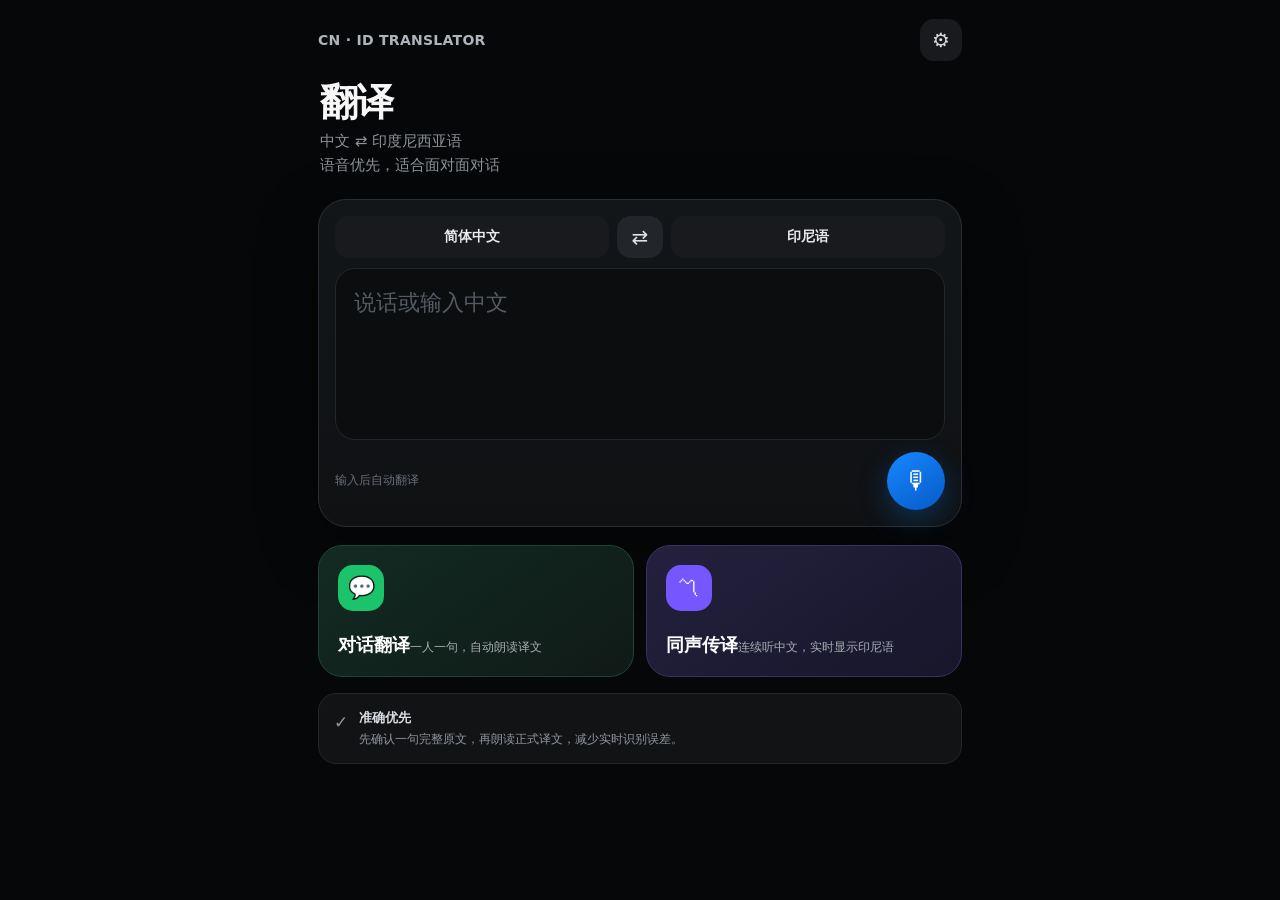
==== commit 9b8c0f31: "Upgrade mobile CN-ID translator UX and voice flow" ====
--- a/index.html
+++ b/index.html
@@ -2,236 +2,426 @@
 <html lang="zh-CN">
 <head>
 <meta charset="utf-8">
-<meta name="viewport" content="width=device-width,initial-scale=1,viewport-fit=cover">
-<meta name="theme-color" content="#000000">
+<meta name="viewport" content="width=device-width,initial-scale=1,viewport-fit=cover,user-scalable=no">
+<meta name="theme-color" content="#060708">
+<meta name="apple-mobile-web-app-capable" content="yes">
 <title>中印尼翻译</title>
 <style>
-:root{--bg:#000;--card:#1d1d1f;--text:#fff;--muted:#8e8e93;--line:#303036;--blue:#0a84ff;--green:#1fc45a;--purple:#6d49ff}
-*{box-sizing:border-box}body{margin:0;background:#000;color:#fff;font-family:system-ui,-apple-system,BlinkMacSystemFont,"Segoe UI","PingFang SC","Microsoft YaHei",sans-serif;min-height:100vh}
-button,textarea{font:inherit}.screen{max-width:640px;margin:auto;min-height:100vh;padding:24px 22px calc(28px + env(safe-area-inset-bottom))}.hidden{display:none!important}
-.top{display:flex;justify-content:flex-end}.gear{background:none;border:0;color:#fff;font-size:30px}.title{font-size:40px;font-weight:800;margin:32px 0 2px}.sub{color:#8e8e93;font-size:17px;margin-bottom:42px}
-.box{height:280px;border:2px solid #55b8ff;border-radius:28px;padding:22px;display:flex;flex-direction:column;justify-content:space-between}
-textarea{width:100%;height:185px;background:transparent;border:0;outline:0;resize:none;color:#fff;font-size:22px;line-height:1.45}textarea::placeholder{color:#53535a}
-.langrow{display:flex;justify-content:space-between;align-items:center}.pill{background:#1c1c1e;border-radius:22px;padding:12px 16px;font-weight:700;font-size:15px}.mic{width:54px;height:54px;border:0;border-radius:50%;background:#1c1c1e;color:#fff;font-size:26px}
-.result{display:none;background:#171719;border-radius:18px;padding:16px 18px;margin-top:14px}.result small{color:#8e8e93}.result div{font-size:24px;font-weight:800;margin-top:7px;line-height:1.45}
-.grid{display:grid;grid-template-columns:1fr 1fr;gap:14px;margin-top:20px}.tile{border:0;border-radius:22px;min-height:130px;color:#fff;text-align:left;padding:22px;display:flex;gap:14px;align-items:center;font-size:19px;font-weight:800}.g{background:#1b3227}.p{background:#24243d}.roundIcon{width:50px;height:50px;border-radius:50%;display:flex;align-items:center;justify-content:center;font-size:24px}.g .roundIcon{background:#10ca4a}.p .roundIcon{background:#6947ff}
-.note{background:#1d1d1f;border-radius:22px;padding:19px;margin-top:24px}.note b{display:block;margin-bottom:5px}.note span{color:#99999f;font-size:14px;line-height:1.5}
-.head{display:flex;align-items:center;justify-content:space-between;margin-bottom:18px}.back{background:none;border:0;color:#fff;font-size:30px;width:42px}.headTitle{font-size:22px;font-weight:800}.headSub{color:#8d8d93;font-size:14px}.spacer{width:42px}
-.engine{background:#161618;border-radius:16px;padding:13px 15px;margin-bottom:14px;color:#bdbdc4;font-size:13px}.engine strong{color:#fff}
-.state{text-align:center;background:#171719;border-radius:22px;padding:19px;margin-bottom:14px}.state .main{font-size:25px;font-weight:800}.state .small{color:#929298;font-size:13px;margin-top:7px}
-.turn{border-radius:25px;padding:20px;min-height:235px;display:flex;flex-direction:column;justify-content:space-between;margin-bottom:14px}.cn{background:linear-gradient(155deg,#10294d,#0c1627)}.id{background:linear-gradient(155deg,#12382d,#0b1c17)}
-.cap{color:#b5bbc6;font-size:13px}.src{font-size:18px;line-height:1.45;min-height:55px;margin:10px 0;color:#e2e5ea}.dst{font-size:28px;font-weight:800;line-height:1.4;min-height:78px;margin:8px 0}
-.actions{display:flex;gap:9px}.btn{flex:1;border:0;border-radius:16px;padding:13px;color:#fff;font-weight:800;background:#25344c}.btn.green{background:#185a40}
-.cont{width:100%;border:0;border-radius:20px;padding:18px;color:#fff;background:linear-gradient(90deg,#7438e8,#5949f3);font-size:18px;font-weight:800}.cont.stop{background:linear-gradient(90deg,#c52348,#ff394a)}
-.sim{background:#171719;border-radius:26px;padding:24px;text-align:center;margin-top:28px}.ring{width:150px;height:150px;border-radius:50%;margin:22px auto;display:flex;align-items:center;justify-content:center;background:radial-gradient(circle,#6b42ff 0,#6b42ff 43%,#322467 44%,#191522 70%);font-size:52px}
-.simState{font-size:20px;font-weight:800;margin-bottom:16px}.simSrc{text-align:left;font-size:20px;line-height:1.5;min-height:95px}.simOut{text-align:left;font-size:28px;font-weight:800;line-height:1.45;min-height:95px;margin-top:14px}
-.modeTag{display:inline-block;padding:5px 9px;border-radius:999px;background:#27272a;color:#d4d4d8;font-size:12px;margin-left:6px}
-.toast{position:fixed;left:50%;bottom:24px;transform:translateX(-50%);background:#2a2a2d;color:#fff;padding:10px 15px;border-radius:12px;opacity:0;pointer-events:none;transition:.2s;z-index:20}.toast.show{opacity:1}
-@media(max-width:420px){.screen{padding-left:14px;padding-right:14px}.title{font-size:36px}.box{height:250px}.tile{padding:16px;font-size:17px}}
+:root{
+  --bg:#060708;--surface:#111315;--surface2:#181a1d;--surface3:#202327;
+  --text:#f7f7f8;--muted:#8d9299;--line:#2a2d31;
+  --blue:#2997ff;--blue2:#0a67d8;--green:#2fd17a;--green2:#14784b;
+  --purple:#8b6cff;--danger:#ff4d67;--shadow:0 20px 60px rgba(0,0,0,.34);
+}
+*{box-sizing:border-box;-webkit-tap-highlight-color:transparent}
+html,body{margin:0;min-height:100%;background:var(--bg);color:var(--text);font-family:system-ui,-apple-system,BlinkMacSystemFont,"Segoe UI","PingFang SC","Microsoft YaHei",sans-serif}
+button,textarea{font:inherit}
+button{cursor:pointer}
+.screen{max-width:680px;margin:0 auto;min-height:100dvh;padding:18px 18px calc(28px + env(safe-area-inset-bottom))}
+.hidden{display:none!important}
+
+.topbar{display:flex;align-items:center;justify-content:space-between;min-height:44px}
+.brand{font-size:14px;font-weight:750;color:#afb4bb;letter-spacing:.02em}
+.iconBtn{width:42px;height:42px;border:0;border-radius:14px;background:var(--surface2);color:#d8dadd;font-size:20px;display:grid;place-items:center}
+.hero{padding:20px 2px 22px}
+.title{font-size:38px;font-weight:850;letter-spacing:-.045em;line-height:1.06}
+.sub{margin-top:8px;color:var(--muted);font-size:15px;line-height:1.55}
+
+.translateCard{background:linear-gradient(180deg,#131619,#0f1113);border:1px solid var(--line);border-radius:28px;padding:16px;box-shadow:var(--shadow)}
+.langbar{display:grid;grid-template-columns:1fr 46px 1fr;align-items:center;gap:8px;margin-bottom:10px}
+.langPill{height:42px;border-radius:14px;background:var(--surface2);display:flex;align-items:center;justify-content:center;font-size:14px;font-weight:780;color:#e9eaec}
+.swapBtn{height:42px;border:0;border-radius:14px;background:#22262b;color:#dfe2e6;font-size:20px}
+.inputWrap{position:relative;border-radius:20px;background:#0b0d0f;border:1px solid #23272b;overflow:hidden}
+textarea{width:100%;height:166px;padding:18px 52px 18px 18px;background:transparent;border:0;outline:0;resize:none;color:#fff;font-size:22px;line-height:1.48}
+textarea::placeholder{color:#555b62}
+.clearBtn{position:absolute;right:12px;top:12px;width:34px;height:34px;border:0;border-radius:50%;background:#23272b;color:#aeb3b9;font-size:18px;opacity:0;pointer-events:none;transition:.18s}
+.clearBtn.show{opacity:1;pointer-events:auto}
+.inputFooter{display:flex;align-items:center;justify-content:space-between;padding-top:12px}
+.hint{color:#696f77;font-size:12px}
+.micMain{width:58px;height:58px;border:0;border-radius:50%;background:linear-gradient(145deg,#1688ff,#075ac7);color:#fff;font-size:25px;box-shadow:0 10px 30px rgba(10,132,255,.28);transition:.18s}
+.micMain.listening{background:linear-gradient(145deg,#ff5368,#c91f3b);transform:scale(1.05);box-shadow:0 0 0 8px rgba(255,77,103,.10),0 10px 30px rgba(255,77,103,.24)}
+
+.result{display:none;margin-top:14px;border:1px solid #293039;border-radius:22px;background:#15191d;padding:17px}
+.result.show{display:block}
+.resultHead{display:flex;align-items:center;justify-content:space-between;color:#8e969f;font-size:12px}
+.resultText{font-size:26px;font-weight:800;line-height:1.46;letter-spacing:-.02em;margin:10px 0 14px;word-break:break-word}
+.resultActions{display:flex;gap:9px}
+.smallBtn{flex:1;border:1px solid #31363b;background:#202429;color:#e9eaec;border-radius:14px;padding:11px 12px;font-size:13px;font-weight:750}
+
+.modeGrid{display:grid;grid-template-columns:1fr 1fr;gap:12px;margin-top:18px}
+.modeCard{position:relative;overflow:hidden;min-height:132px;border:1px solid transparent;border-radius:24px;color:#fff;text-align:left;padding:19px;display:flex;flex-direction:column;justify-content:space-between}
+.modeCard.dialog{background:linear-gradient(145deg,#122b23,#101a16);border-color:#1e4436}
+.modeCard.simul{background:linear-gradient(145deg,#24203e,#17162a);border-color:#39325e}
+.modeIcon{width:46px;height:46px;border-radius:15px;display:grid;place-items:center;font-size:22px}
+.dialog .modeIcon{background:#1bc46b}.simul .modeIcon{background:#7657ff}
+.modeTitle{font-size:18px;font-weight:820}.modeDesc{font-size:12px;color:#a9aeb5;margin-top:4px;line-height:1.45}
+.tip{display:flex;gap:11px;align-items:flex-start;background:#111315;border:1px solid #24272b;border-radius:18px;padding:14px 15px;margin-top:16px;color:#92979e;font-size:12px;line-height:1.55}
+.tip strong{color:#d9dce0;font-size:13px;display:block;margin-bottom:2px}.tipIcon{font-size:17px;margin-top:1px}
+
+.head{display:grid;grid-template-columns:44px 1fr 44px;align-items:center;margin-bottom:16px}
+.back{width:42px;height:42px;border:0;border-radius:14px;background:var(--surface2);color:#fff;font-size:30px;line-height:1}
+.headCenter{text-align:center}.headTitle{font-size:20px;font-weight:820}.headSub{color:var(--muted);font-size:12px;margin-top:3px}
+.modeTag{display:inline-block;padding:3px 7px;border-radius:999px;background:#2a273c;color:#cabfff;font-size:10px;margin-left:4px}
+.engine{display:flex;align-items:center;gap:8px;background:#111315;border:1px solid #24272b;border-radius:15px;padding:11px 13px;margin-bottom:12px;color:#90969d;font-size:12px}
+.dot{width:8px;height:8px;border-radius:50%;background:#f3a735;flex:0 0 auto}.dot.ready{background:var(--green)}
+.state{text-align:center;border-radius:19px;padding:15px 14px;margin-bottom:12px;background:#111315;border:1px solid #24272b}
+.state .main{font-size:21px;font-weight:820}.state .small{color:#7f858c;font-size:12px;margin-top:5px}
+.turn{border-radius:24px;padding:18px;min-height:220px;display:flex;flex-direction:column;justify-content:space-between;margin-bottom:12px;border:1px solid}
+.cn{background:linear-gradient(150deg,#102741,#0d1723);border-color:#1d4269}.id{background:linear-gradient(150deg,#123329,#0c1b17);border-color:#23513e}
+.cap{color:#9da5af;font-size:12px}.src{font-size:17px;line-height:1.5;min-height:48px;margin:8px 0;color:#d6dbe0}
+.dst{font-size:25px;font-weight:820;line-height:1.42;min-height:70px;margin:7px 0 12px;word-break:break-word}
+.actions{display:flex;gap:8px}.btn{flex:1;border:0;border-radius:14px;padding:13px 10px;color:#fff;font-weight:800;background:#27435f}.btn.green{background:#176342}.btn.secondary{background:#25292e;color:#d9dde1}
+.cont{position:sticky;bottom:calc(12px + env(safe-area-inset-bottom));width:100%;border:0;border-radius:18px;padding:17px;color:#fff;background:linear-gradient(100deg,#7955ff,#5945e8);font-size:16px;font-weight:820;box-shadow:0 10px 35px rgba(89,69,232,.25)}
+.cont.stop{background:linear-gradient(100deg,#d52a49,#ff4d67);box-shadow:0 10px 35px rgba(255,77,103,.18)}
+
+.sim{background:#111315;border:1px solid #25282c;border-radius:26px;padding:20px;text-align:center;margin-top:16px}
+.ring{width:132px;height:132px;border:0;border-radius:50%;margin:18px auto;display:grid;place-items:center;background:radial-gradient(circle,#7c5cff 0,#7c5cff 43%,#372b68 44%,#1a1724 71%);font-size:44px;color:#fff;transition:.2s}
+.ring.active{transform:scale(1.04);box-shadow:0 0 0 12px rgba(124,92,255,.08),0 0 50px rgba(124,92,255,.20)}
+.simState{font-size:18px;font-weight:820;margin-bottom:15px}
+.simBlock{text-align:left;background:#0c0e10;border-radius:18px;padding:14px;margin-top:10px;border:1px solid #22262a}
+.simLabel{color:#767d85;font-size:11px;margin-bottom:6px}.simSrc{font-size:17px;line-height:1.5;min-height:68px}.simOut{font-size:24px;font-weight:800;line-height:1.45;min-height:72px}
+
+.toast{position:fixed;left:50%;bottom:calc(24px + env(safe-area-inset-bottom));transform:translate(-50%,12px);background:#2b2e32;color:#fff;padding:10px 14px;border-radius:13px;opacity:0;pointer-events:none;transition:.2s;z-index:30;box-shadow:0 10px 35px rgba(0,0,0,.35);font-size:13px;white-space:nowrap}
+.toast.show{opacity:1;transform:translate(-50%,0)}
+.busy{opacity:.55;pointer-events:none}
+
+@media(max-width:420px){
+ .screen{padding-left:14px;padding-right:14px}.hero{padding-top:16px}.title{font-size:35px}
+ .translateCard{padding:13px;border-radius:25px}textarea{height:150px;font-size:20px}
+ .modeCard{min-height:122px;padding:16px}.resultText{font-size:24px}.dst{font-size:23px}
+}
 </style>
 </head>
 <body>
 <section id="home" class="screen">
-  <div class="top"><button class="gear" id="gear">⚙</button></div>
-  <div class="title">翻译</div><div class="sub">中文 ⇄ 印度尼西亚语 · 准确优先 · 男声播报</div>
-  <div class="box">
-    <textarea id="input" placeholder="请说话或输入需要翻译的文字"></textarea>
-    <div class="langrow"><div class="pill">简体中文　⇄　印尼语</div><button class="mic" id="mic">🎙</button></div>
-  </div>
-  <div class="result" id="result"><small>翻译结果</small><div id="resultText"></div></div>
-  <div class="grid">
-    <button class="tile g" id="dialogueBtn"><span class="roundIcon">💬</span>对话翻译</button>
-    <button class="tile p" id="simBtn"><span class="roundIcon">〽</span>同声传译</button>
-  </div>
-  <div class="note"><b>准确优先模式</b><span>屏幕会实时显示识别中的文字，但只有当一句话识别稳定后才作为正式译文并朗读，避免“边听边猜”造成错误。</span></div>
+  <div class="topbar"><div class="brand">CN · ID TRANSLATOR</div><button class="iconBtn" id="gear" aria-label="设置">⚙</button></div>
+  <div class="hero"><div class="title">翻译</div><div class="sub">中文 ⇄ 印度尼西亚语<br>语音优先，适合面对面对话</div></div>
+
+  <div class="translateCard">
+    <div class="langbar">
+      <div class="langPill" id="fromLang">简体中文</div>
+      <button class="swapBtn" id="swap" aria-label="切换语言">⇄</button>
+      <div class="langPill" id="toLang">印尼语</div>
+    </div>
+    <div class="inputWrap">
+      <textarea id="input" placeholder="说话或输入中文"></textarea>
+      <button class="clearBtn" id="clearInput" aria-label="清空">×</button>
+    </div>
+    <div class="inputFooter">
+      <div class="hint" id="inputHint">输入后自动翻译</div>
+      <button class="micMain" id="mic" aria-label="语音输入">🎙</button>
+    </div>
+
+    <div class="result" id="result">
+      <div class="resultHead"><span id="resultLabel">印尼语译文</span><span id="resultStatus"></span></div>
+      <div class="resultText" id="resultText"></div>
+      <div class="resultActions">
+        <button class="smallBtn" id="copyResult">复制</button>
+        <button class="smallBtn" id="speakResult">🔊 朗读</button>
+      </div>
+    </div>
+  </div>
+
+  <div class="modeGrid">
+    <button class="modeCard dialog" id="dialogueBtn">
+      <span class="modeIcon">💬</span>
+      <span><span class="modeTitle">对话翻译</span><span class="modeDesc">一人一句，自动朗读译文</span></span>
+    </button>
+    <button class="modeCard simul" id="simBtn">
+      <span class="modeIcon">〽</span>
+      <span><span class="modeTitle">同声传译</span><span class="modeDesc">连续听中文，实时显示印尼语</span></span>
+    </button>
+  </div>
+
+  <div class="tip"><div class="tipIcon">✓</div><div><strong>准确优先</strong>先确认一句完整原文，再朗读正式译文，减少实时识别误差。</div></div>
 </section>
 
 <section id="dialogue" class="screen hidden">
-  <div class="head"><button class="back" data-back>‹</button><div><div class="headTitle">对话翻译</div><div class="headSub">中文 ⇄ Bahasa Indonesia <span class="modeTag">男声</span></div></div><div class="spacer"></div></div>
-  <div class="engine" id="engine1"><strong>翻译引擎：</strong>检测中</div>
-  <div class="state"><div class="main" id="dialogState">点一方开始说话</div><div class="small">先确认识别原文，再生成正式译文并用男声朗读</div></div>
-  <div class="turn cn"><div><div class="cap">🇨🇳 你说中文 · 识别原文</div><div class="src" id="cnSrc">……</div></div><div><div class="cap">给对方听 · Bahasa Indonesia</div><div class="dst" id="idDst">……</div></div><div class="actions"><button class="btn" id="cnTalk">🎙 我说中文</button><button class="btn" id="idReplay">🔊 重播印尼语</button></div></div>
-  <div class="turn id"><div><div class="cap">🇮🇩 对方说印尼语 · 原文</div><div class="src" id="idSrc">……</div></div><div><div class="cap">翻译给你 · 中文</div><div class="dst" id="zhDst">……</div></div><div class="actions"><button class="btn green" id="idTalk">🎙 对方说印尼语</button><button class="btn" id="zhReplay">🔊 重播中文</button></div></div>
+  <div class="head">
+    <button class="back" data-back aria-label="返回">‹</button>
+    <div class="headCenter"><div class="headTitle">对话翻译</div><div class="headSub">中文 ⇄ Bahasa Indonesia <span class="modeTag">男声优先</span></div></div>
+    <div></div>
+  </div>
+  <div class="engine" id="engine1"><span class="dot"></span><span><strong>翻译引擎：</strong>检测中</span></div>
+  <div class="state"><div class="main" id="dialogState">选择一方开始说话</div><div class="small" id="dialogSmall">识别 → 翻译 → 自动朗读</div></div>
+
+  <div class="turn cn">
+    <div><div class="cap">🇨🇳 你说中文</div><div class="src" id="cnSrc">等待说话…</div></div>
+    <div><div class="cap">给对方听 · Bahasa Indonesia</div><div class="dst" id="idDst">……</div></div>
+    <div class="actions"><button class="btn" id="cnTalk">🎙 我说中文</button><button class="btn secondary" id="idReplay">🔊 重播</button></div>
+  </div>
+
+  <div class="turn id">
+    <div><div class="cap">🇮🇩 对方说印尼语</div><div class="src" id="idSrc">Menunggu suara…</div></div>
+    <div><div class="cap">翻译给你 · 中文</div><div class="dst" id="zhDst">……</div></div>
+    <div class="actions"><button class="btn green" id="idTalk">🎙 对方说印尼语</button><button class="btn secondary" id="zhReplay">🔊 重播</button></div>
+  </div>
   <button class="cont" id="continuous">▶ 开始自动轮流对话</button>
 </section>
 
 <section id="sim" class="screen hidden">
-  <div class="head"><button class="back" data-back>‹</button><div><div class="headTitle">同声传译</div><div class="headSub">中文 → 印尼语 · 实时字幕 + 稳定后朗读</div></div><div class="spacer"></div></div>
-  <div class="engine" id="engine2"><strong>翻译引擎：</strong>检测中</div>
-  <div class="sim"><div class="cap">连续监听中文</div><div class="ring" id="simMic">🎙</div><div class="simState" id="simState">点麦克风开始</div><div class="simSrc" id="simSrc">……</div><div class="simOut" id="simOut">……</div></div>
+  <div class="head">
+    <button class="back" data-back aria-label="返回">‹</button>
+    <div class="headCenter"><div class="headTitle">同声传译</div><div class="headSub">中文 → 印尼语 · 连续监听</div></div>
+    <div></div>
+  </div>
+  <div class="engine" id="engine2"><span class="dot"></span><span><strong>翻译引擎：</strong>检测中</span></div>
+  <div class="sim">
+    <div class="cap">点击麦克风开始 / 再点停止</div>
+    <button class="ring" id="simMic">🎙</button>
+    <div class="simState" id="simState">准备就绪</div>
+    <div class="simBlock"><div class="simLabel">识别中的中文</div><div class="simSrc" id="simSrc">……</div></div>
+    <div class="simBlock"><div class="simLabel">Bahasa Indonesia</div><div class="simOut" id="simOut">……</div></div>
+  </div>
 </section>
+
 <div class="toast" id="toast"></div>
 
 <script>
-(()=>{
+(function(){
 const SR=window.SpeechRecognition||window.webkitSpeechRecognition;
 const synth=window.speechSynthesis;
-const $=id=>document.getElementById(id);
-let rec=null, stopping=false, speaking=false, continuous=false, simActive=false, lastId='', lastZh='';
+const $=function(id){return document.getElementById(id)};
+let rec=null,stopping=false,speaking=false,continuous=false,simActive=false;
+let lastId='',lastZh='',homeOut='',homeOutLang='id-ID';
 let zhIdTranslator=null,idZhTranslator=null,translatorStatus='fallback';
-let previewTimer=null,previewSeq=0;
-
-function toast(t){$('toast').textContent=t;$('toast').classList.add('show');setTimeout(()=>$('toast').classList.remove('show'),1800)}
-function show(id){stopEverything();['home','dialogue','sim'].forEach(x=>$(x).classList.toggle('hidden',x!==id))}
-document.querySelectorAll('[data-back]').forEach(b=>b.onclick=()=>show('home'));
-$('dialogueBtn').onclick=async()=>{show('dialogue');await prepareTranslators($('engine1'))};
-$('simBtn').onclick=async()=>{show('sim');await prepareTranslators($('engine2'))};
-$('gear').onclick=()=>toast('准确优先 · 男声播报已开启');
+let previewTimer=null,previewSeq=0,inputTimer=null,inputSeq=0;
+let homeFrom='zh-CN',homeTo='id-ID';
+
+function toast(t){
+ $('toast').textContent=t;$('toast').classList.add('show');
+ clearTimeout(toast.timer);toast.timer=setTimeout(function(){$('toast').classList.remove('show')},1700);
+}
+function screen(id){
+ stopEverything();
+ ['home','dialogue','sim'].forEach(function(x){$(x).classList.toggle('hidden',x!==id)});
+ window.scrollTo(0,0);
+}
+function engineText(el,text,ready){
+ el.innerHTML='<span class="dot'+(ready?' ready':'')+'"></span><span><strong>翻译引擎：</strong>'+text+'</span>';
+}
+document.querySelectorAll('[data-back]').forEach(function(b){b.onclick=function(){screen('home')}});
+$('dialogueBtn').onclick=async function(){screen('dialogue');await prepareTranslators($('engine1'))};
+$('simBtn').onclick=async function(){screen('sim');await prepareTranslators($('engine2'))};
+$('gear').onclick=function(){toast('准确优先 · 男声优先 · 自动翻译')};
 
 function stopRecognition(){
  if(!rec)return;
  stopping=true;
  try{rec.stop()}catch(e){}
- setTimeout(()=>{rec=null;stopping=false},150);
-}
-function stopEverything(){continuous=false;simActive=false;stopRecognition();if(synth)synth.cancel();speaking=false;$('continuous').classList.remove('stop');$('continuous').textContent='▶ 开始自动轮流对话';$('simState').textContent='点麦克风开始'}
-
+ setTimeout(function(){rec=null;stopping=false;setListeningUI(false)},180);
+}
+function setListeningUI(on){
+ $('mic').classList.toggle('listening',on);
+ $('cnTalk').textContent=on&&rec&&rec.lang==='zh-CN'?'■ 停止':'🎙 我说中文';
+ $('idTalk').textContent=on&&rec&&rec.lang==='id-ID'?'■ 停止':'🎙 对方说印尼语';
+}
+function stopEverything(){
+ continuous=false;simActive=false;stopRecognition();
+ if(synth)synth.cancel();speaking=false;
+ $('continuous').classList.remove('stop');$('continuous').textContent='▶ 开始自动轮流对话';
+ $('simMic').classList.remove('active');$('simState').textContent='准备就绪';
+}
 async function createBrowserTranslator(sourceLanguage,targetLanguage){
  if(!('Translator' in self))return null;
  try{
-   const avail=await Translator.availability({sourceLanguage,targetLanguage});
-   if(avail==='unavailable')return null;
-   const t=await Translator.create({
-     sourceLanguage,targetLanguage,
-     monitor(m){m.addEventListener('downloadprogress',e=>toast('正在准备离线翻译 '+Math.round(e.loaded*100)+'%'))}
-   });
-   return t;
+  const avail=await Translator.availability({sourceLanguage:sourceLanguage,targetLanguage:targetLanguage});
+  if(avail==='unavailable')return null;
+  return await Translator.create({
+   sourceLanguage:sourceLanguage,targetLanguage:targetLanguage,
+   monitor:function(m){m.addEventListener('downloadprogress',function(e){toast('准备离线翻译 '+Math.round(e.loaded*100)+'%')})}
+  });
  }catch(e){return null}
 }
 async function prepareTranslators(engineEl){
- if(zhIdTranslator&&idZhTranslator){engineEl.innerHTML='<strong>翻译引擎：</strong>浏览器 AI 翻译 · 准确优先';return}
- engineEl.innerHTML='<strong>翻译引擎：</strong>正在准备…';
+ if(zhIdTranslator&&idZhTranslator){
+  if(engineEl)engineText(engineEl,'浏览器 AI · 准确优先',true);return;
+ }
+ if(engineEl)engineText(engineEl,'正在准备…',false);
  try{
   const pair=await Promise.all([createBrowserTranslator('zh','id'),createBrowserTranslator('id','zh')]);
   zhIdTranslator=pair[0];idZhTranslator=pair[1];
  }catch(e){}
  if(zhIdTranslator&&idZhTranslator){
-   translatorStatus='browser';
-   document.querySelectorAll('.engine').forEach(x=>x.innerHTML='<strong>翻译引擎：</strong>浏览器 AI 翻译 · 准确优先');
+  translatorStatus='browser';
+  document.querySelectorAll('.engine').forEach(function(x){engineText(x,'浏览器 AI · 准确优先',true)});
  }else{
-   translatorStatus='fallback';
-   document.querySelectorAll('.engine').forEach(x=>x.innerHTML='<strong>翻译引擎：</strong>在线翻译 · 准确优先');
+  translatorStatus='fallback';
+  document.querySelectorAll('.engine').forEach(function(x){engineText(x,'在线翻译 · 准确优先',true)});
  }
 }
 function chooseMaleVoice(lang){
  if(!synth)return null;
  const code=lang==='id-ID'?'id':'zh';
- const voices=synth.getVoices().filter(v=>(v.lang||'').toLowerCase().startsWith(code));
- const male=voices.find(v=>/male|man|masculine|adi|ardi|andika|budi|dimas|wawan|yudi|yunxi|yunyang|yunjian|yunze/i.test(v.name));
- const natural=voices.find(v=>/natural|google|wavenet|neural/i.test(v.name));
- return male||natural||voices[0]||null
+ const voices=synth.getVoices().filter(function(v){return (v.lang||'').toLowerCase().startsWith(code)});
+ const male=voices.find(function(v){return /male|man|masculine|adi|ardi|andika|budi|dimas|wawan|yudi|yunxi|yunyang|yunjian|yunze/i.test(v.name)});
+ const natural=voices.find(function(v){return /natural|google|wavenet|neural/i.test(v.name)});
+ return male||natural||voices[0]||null;
 }
 function speak(text,lang,done){
- if(!text){done&&done();return}
- speaking=true;stopRecognition();if(!synth){speaking=false;done&&done();return}
- synth.cancel();const u=new SpeechSynthesisUtterance(text);u.lang=lang;u.rate=.97;u.pitch=.78;const v=chooseMaleVoice(lang);if(v)u.voice=v;
- u.onend=()=>{speaking=false;setTimeout(()=>done&&done(),170)};u.onerror=()=>{speaking=false;done&&done()};synth.speak(u)
+ if(!text){if(done)done();return}
+ speaking=true;stopRecognition();
+ if(!synth){speaking=false;if(done)done();return}
+ synth.cancel();
+ const u=new SpeechSynthesisUtterance(text);
+ u.lang=lang;u.rate=.97;u.pitch=.82;
+ const v=chooseMaleVoice(lang);if(v)u.voice=v;
+ u.onend=function(){speaking=false;setTimeout(function(){if(done)done()},150)};
+ u.onerror=function(){speaking=false;if(done)done()};
+ synth.speak(u);
 }
 async function fallbackTranslate(text,from,to){
  const sl=from==='zh-CN'?'zh-CN':'id',tl=to==='zh-CN'?'zh-CN':'id';
  const url='https://translate.googleapis.com/translate_a/single?client=gtx&dt=t&sl='+encodeURIComponent(sl)+'&tl='+encodeURIComponent(tl)+'&q='+encodeURIComponent(text.trim());
- const r=await fetch(url);if(!r.ok)throw new Error('translate');const j=await r.json();return (j[0]||[]).map(x=>x?.[0]||'').join('').trim()
+ const r=await fetch(url);if(!r.ok)throw new Error('translate');
+ const j=await r.json();return (j[0]||[]).map(function(x){return x&&x[0]?x[0]:''}).join('').trim();
 }
 async function translate(text,from,to){
  const q=text.trim();if(!q)return '';
  try{
-   if(translatorStatus==='browser'){
-     const t=from==='zh-CN'?zhIdTranslator:idZhTranslator;
-     if(t)return (await t.translate(q)).trim();
-   }
-   return await fallbackTranslate(q,from,to);
+  if(translatorStatus==='browser'){
+   const t=from==='zh-CN'?zhIdTranslator:idZhTranslator;
+   if(t)return (await t.translate(q)).trim();
+  }
+  return await fallbackTranslate(q,from,to);
  }catch(e){
-   try{return await fallbackTranslate(q,from,to)}catch(e2){toast('翻译失败，请检查网络');return ''}
+  try{return await fallbackTranslate(q,from,to)}
+  catch(e2){toast('翻译失败，请检查网络');return ''}
  }
 }
-
 async function listenOnce(lang,engineEl,onInterim,onFinal,onEnd){
- if(!SR){toast('当前浏览器不支持语音识别');return}
- if(rec)stopRecognition();
+ if(!SR){toast('请使用 Chrome 浏览器进行语音识别');return}
+ if(rec){stopRecognition();await new Promise(function(r){setTimeout(r,180)})}
  await prepareTranslators(engineEl);
- await new Promise(r=>setTimeout(r,180));
  const r=new SR();rec=r;r.lang=lang;r.interimResults=true;r.continuous=false;r.maxAlternatives=3;
- r.onresult=e=>{
+ setListeningUI(true);
+ r.onresult=function(e){
   let inter='',fin='';
   for(let i=e.resultIndex;i<e.results.length;i++){
-    const best=e.results[i][0];const t=best.transcript;
-    if(e.results[i].isFinal)fin+=t;else inter+=t
+   const t=e.results[i][0].transcript;
+   if(e.results[i].isFinal)fin+=t;else inter+=t;
   }
-  if(inter)onInterim&&onInterim(inter);
-  if(fin)onFinal&&onFinal(fin)
+  if(inter&&onInterim)onInterim(inter);
+  if(fin&&onFinal)onFinal(fin);
  };
- r.onerror=e=>{
+ r.onerror=function(e){
   if(e.error==='aborted'||stopping)return;
-  if(e.error==='not-allowed'){toast('请在 Chrome 网站权限里允许麦克风');return}
-  if(e.error!=='no-speech')toast('语音识别：'+e.error)
+  if(e.error==='not-allowed'){toast('请允许 Chrome 使用麦克风');return}
+  if(e.error!=='no-speech')toast('语音识别：'+e.error);
  };
- r.onend=()=>{if(rec===r)rec=null;onEnd&&onEnd()};
- try{r.start()}catch(e){toast('麦克风启动失败')}
-}
+ r.onend=function(){
+  if(rec===r)rec=null;setListeningUI(false);
+  if(onEnd)onEnd();
+ };
+ try{r.start()}catch(e){rec=null;setListeningUI(false);toast('麦克风启动失败')}
+}
+
+function updateHomeLanguageUI(){
+ const zh=homeFrom==='zh-CN';
+ $('fromLang').textContent=zh?'简体中文':'印尼语';
+ $('toLang').textContent=zh?'印尼语':'简体中文';
+ $('input').placeholder=zh?'说话或输入中文':'Bicara atau ketik Bahasa Indonesia';
+ $('resultLabel').textContent=zh?'印尼语译文':'中文译文';
+ $('inputHint').textContent=zh?'输入后自动翻译':'Ketik lalu otomatis diterjemahkan';
+ homeOutLang=homeTo;
+}
+$('swap').onclick=function(){
+ const a=homeFrom;homeFrom=homeTo;homeTo=a;
+ const existing=$('resultText').textContent.trim();
+ const original=$('input').value.trim();
+ if(existing){$('input').value=existing;$('resultText').textContent=original}
+ updateHomeLanguageUI();$('clearInput').classList.toggle('show',!!$('input').value);
+ if($('input').value.trim())queueHomeTranslate(false);
+};
+$('clearInput').onclick=function(){
+ $('input').value='';$('resultText').textContent='';$('result').classList.remove('show');$('clearInput').classList.remove('show');$('input').focus();
+};
+$('copyResult').onclick=async function(){
+ if(!homeOut)return;
+ try{await navigator.clipboard.writeText(homeOut);toast('已复制译文')}
+ catch(e){toast('复制失败，请长按译文复制')}
+};
+$('speakResult').onclick=function(){speak(homeOut,homeOutLang)};
+async function runHomeTranslate(autoSpeak){
+ const text=$('input').value.trim();
+ if(!text){$('result').classList.remove('show');homeOut='';return}
+ const seq=++inputSeq;
+ $('result').classList.add('show');$('resultStatus').textContent='翻译中…';
+ await prepareTranslators(null);
+ const out=await translate(text,homeFrom,homeTo);
+ if(seq!==inputSeq||text!==$('input').value.trim())return;
+ homeOut=out;homeOutLang=homeTo;$('resultText').textContent=out;$('resultStatus').textContent='';
+ if(autoSpeak&&out)speak(out,homeTo);
+}
+function queueHomeTranslate(autoSpeak){
+ clearTimeout(inputTimer);
+ inputTimer=setTimeout(function(){runHomeTranslate(autoSpeak)},autoSpeak?80:520);
+}
+$('input').addEventListener('input',function(){
+ $('clearInput').classList.toggle('show',!!this.value);
+ queueHomeTranslate(false);
+});
+$('mic').onclick=async function(){
+ if(rec){stopRecognition();return}
+ $('input').value='';$('result').classList.remove('show');$('clearInput').classList.remove('show');
+ await listenOnce(homeFrom,null,function(t){
+  $('input').value=t;$('clearInput').classList.add('show');
+ },async function(t){
+  $('input').value=t;$('clearInput').classList.add('show');await runHomeTranslate(true);
+ });
+};
 
 async function doZh(auto){
- $('dialogState').textContent='现在请你说中文';
- await listenOnce('zh-CN',$('engine1'),t=>$('cnSrc').textContent=t,async t=>{
-  $('cnSrc').textContent=t;
+ $('dialogState').textContent='现在请你说中文';$('dialogSmall').textContent='正在听你说话…';
+ await listenOnce('zh-CN',$('engine1'),function(t){$('cnSrc').textContent=t},async function(t){
+  $('cnSrc').textContent=t;$('dialogState').textContent='正在翻译…';$('dialogSmall').textContent='请稍候';
   const out=await translate(t,'zh-CN','id-ID');if(!out)return;
-  lastId=out;$('idDst').textContent=out;
-  speak(out,'id-ID',()=>{if(continuous)doId(true)})
- },()=>{if(auto&&continuous&&!speaking)setTimeout(()=>doZh(true),260)})
+  lastId=out;$('idDst').textContent=out;$('dialogState').textContent='正在播放印尼语';$('dialogSmall').textContent='让对方听';
+  speak(out,'id-ID',function(){if(continuous)doId(true);else{$('dialogState').textContent='翻译完成';$('dialogSmall').textContent='可继续说话'}});
+ },function(){if(auto&&continuous&&!speaking)setTimeout(function(){doZh(true)},260)});
 }
 async function doId(auto){
- $('dialogState').textContent='请让对方说印度尼西亚语';
- await listenOnce('id-ID',$('engine1'),t=>$('idSrc').textContent=t,async t=>{
-  $('idSrc').textContent=t;
+ $('dialogState').textContent='请让对方说印尼语';$('dialogSmall').textContent='Sedang mendengarkan…';
+ await listenOnce('id-ID',$('engine1'),function(t){$('idSrc').textContent=t},async function(t){
+  $('idSrc').textContent=t;$('dialogState').textContent='正在翻译…';$('dialogSmall').textContent='请稍候';
   const out=await translate(t,'id-ID','zh-CN');if(!out)return;
-  lastZh=out;$('zhDst').textContent=out;
-  speak(out,'zh-CN',()=>{if(continuous)doZh(true)})
- },()=>{if(auto&&continuous&&!speaking)setTimeout(()=>doId(true),260)})
-}
-$('cnTalk').onclick=()=>{continuous=false;doZh(false)};$('idTalk').onclick=()=>{continuous=false;doId(false)};
-$('idReplay').onclick=()=>speak(lastId,'id-ID');$('zhReplay').onclick=()=>speak(lastZh,'zh-CN');
-$('continuous').onclick=async()=>{
- if(continuous){stopEverything();return}
+  lastZh=out;$('zhDst').textContent=out;$('dialogState').textContent='正在播放中文';$('dialogSmall').textContent='请听译文';
+  speak(out,'zh-CN',function(){if(continuous)doZh(true);else{$('dialogState').textContent='翻译完成';$('dialogSmall').textContent='可继续说话'}});
+ },function(){if(auto&&continuous&&!speaking)setTimeout(function(){doId(true)},260)});
+}
+$('cnTalk').onclick=function(){if(rec){stopRecognition();return}continuous=false;doZh(false)};
+$('idTalk').onclick=function(){if(rec){stopRecognition();return}continuous=false;doId(false)};
+$('idReplay').onclick=function(){speak(lastId,'id-ID')};
+$('zhReplay').onclick=function(){speak(lastZh,'zh-CN')};
+$('continuous').onclick=async function(){
+ if(continuous){stopEverything();$('dialogState').textContent='已停止自动对话';$('dialogSmall').textContent='可手动选择一方继续';return}
  await prepareTranslators($('engine1'));
- continuous=true;$('continuous').classList.add('stop');$('continuous').textContent='■ 停止自动轮流对话';doZh(true)
-};
-
-$('mic').onclick=async()=>{
- $('input').value='';$('result').style.display='none';
- await prepareTranslators($('engine1'));
- await listenOnce('zh-CN',$('engine1'),t=>$('input').value=t,async t=>{
-  $('input').value=t;const out=await translate(t,'zh-CN','id-ID');$('resultText').textContent=out;$('result').style.display='block';speak(out,'id-ID')
- })
-};
-$('input').addEventListener('change',async e=>{
- const t=e.target.value.trim();if(!t)return;await prepareTranslators($('engine1'));
- const cn=/[\u3400-\u9fff]/.test(t),out=await translate(t,cn?'zh-CN':'id-ID',cn?'id-ID':'zh-CN');
- $('resultText').textContent=out;$('result').style.display='block';speak(out,cn?'id-ID':'zh-CN')
-});
+ continuous=true;$('continuous').classList.add('stop');$('continuous').textContent='■ 停止自动轮流对话';doZh(true);
+};
 
 async function simLoop(){
  if(!simActive)return;
  $('simState').textContent='正在听中文…';
- await listenOnce('zh-CN',$('engine2'),inter=>{
-   $('simSrc').textContent=inter;
-   clearTimeout(previewTimer);
-   const seq=++previewSeq;
-   previewTimer=setTimeout(async()=>{
-     if(!simActive||seq!==previewSeq)return;
-     const o=await translate(inter,'zh-CN','id-ID');
-     if(o&&seq===previewSeq)$('simOut').textContent=o
-   },translatorStatus==='browser'?280:520)
- },async fin=>{
-   $('simSrc').textContent=fin;
-   const o=await translate(fin,'zh-CN','id-ID');
-   if(o){$('simOut').textContent=o;speak(o,'id-ID',()=>{if(simActive)setTimeout(simLoop,170)})}
- },()=>{if(simActive&&!speaking)setTimeout(simLoop,220)})
-}
-$('simMic').onclick=async()=>{
- if(simActive){simActive=false;stopRecognition();$('simState').textContent='已停止';return}
- await prepareTranslators($('engine2'));
- simActive=true;simLoop()
-};
-if(synth){synth.getVoices();synth.onvoiceschanged=()=>synth.getVoices()}
+ await listenOnce('zh-CN',$('engine2'),function(inter){
+  $('simSrc').textContent=inter;
+  clearTimeout(previewTimer);const seq=++previewSeq;
+  previewTimer=setTimeout(async function(){
+   if(!simActive||seq!==previewSeq)return;
+   const o=await translate(inter,'zh-CN','id-ID');
+   if(o&&seq===previewSeq)$('simOut').textContent=o;
+  },translatorStatus==='browser'?300:560);
+ },async function(fin){
+  $('simSrc').textContent=fin;$('simState').textContent='正在翻译…';
+  const o=await translate(fin,'zh-CN','id-ID');
+  if(o){$('simOut').textContent=o;$('simState').textContent='正在播放印尼语';speak(o,'id-ID',function(){if(simActive)setTimeout(simLoop,180)})}
+ },function(){if(simActive&&!speaking)setTimeout(simLoop,240)});
+}
+$('simMic').onclick=async function(){
+ if(simActive){simActive=false;stopRecognition();$('simMic').classList.remove('active');$('simState').textContent='已停止';return}
+ await prepareTranslators($('engine2'));simActive=true;$('simMic').classList.add('active');simLoop();
+};
+if(synth){synth.getVoices();synth.onvoiceschanged=function(){synth.getVoices()}}
+updateHomeLanguageUI();
 })();
 </script>
 </body>
